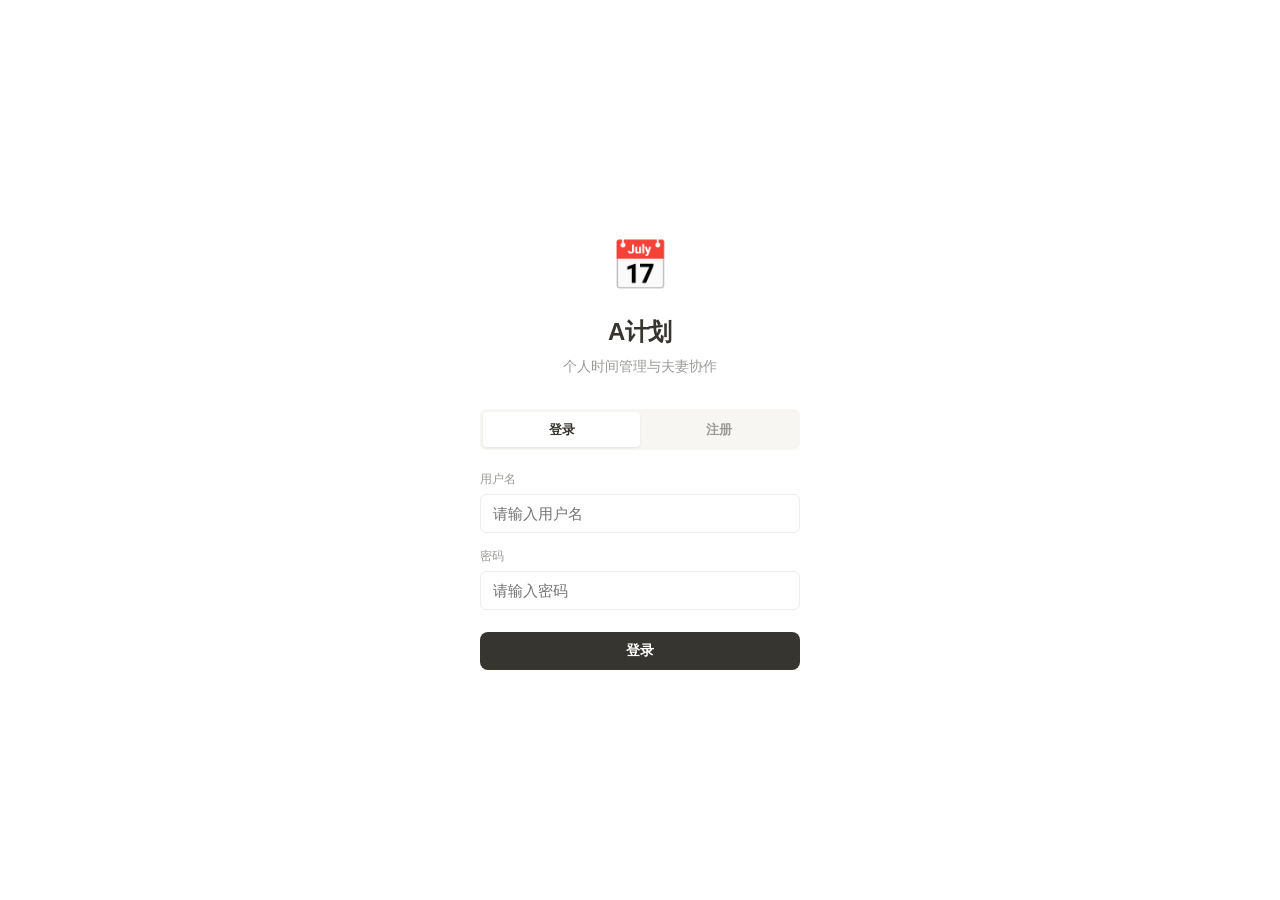
==== templates/index_mobile.html @ 1df182f0 "修复页面结构+底部导航重排 - 今日日程卡片移回 page-agent 内部（之前溢出到所有页面） - 经期改名为 Love（❤️） - 底部导航：Agent / 年度 / Love / 更多" ====
<!DOCTYPE html>
<html lang="zh-CN">
<head>
<meta charset="UTF-8">
<meta name="viewport" content="width=device-width, initial-scale=1.0, maximum-scale=1.0, user-scalable=no, viewport-fit=cover">
<title>A计划</title>
<meta name="theme-color" content="#b8860b">
<meta name="apple-mobile-web-app-capable" content="yes">
<link rel="manifest" href="/static/manifest.json">
<link rel="stylesheet" href="/static/mobile-new.css">
</head>
<body>

<!-- ========== 登录页面 ========== -->
<div id="loginPage" class="login-page">
  <div class="login-logo">📅</div>
  <div class="login-title">A计划</div>
  <div class="login-subtitle">个人时间管理与夫妻协作</div>

  <div class="login-form">
    <div class="login-tabs">
      <div class="login-tab active" onclick="switchLoginTab('login')">登录</div>
      <div class="login-tab" onclick="switchLoginTab('register')">注册</div>
    </div>

    <div id="loginError" class="login-error"></div>

    <div class="input-group">
      <label class="input-label">用户名</label>
      <input id="loginUsername" type="text" class="input" placeholder="请输入用户名">
    </div>

    <div class="input-group">
      <label class="input-label">密码</label>
      <input id="loginPassword" type="password" class="input" placeholder="请输入密码">
    </div>

    <div id="displayNameGroup" class="input-group" style="display:none;">
      <label class="input-label">显示名称</label>
      <input id="loginDisplayName" type="text" class="input" placeholder="你希望被怎么称呼">
    </div>

    <button id="loginBtn" onclick="doLogin()" class="btn btn-primary" style="margin-top:8px;">登录</button>
  </div>
</div>

<!-- ========== 主应用 ========== -->
<div id="appPage" style="display:none;">

  <!-- 底部导航 -->
  <div class="bottom-nav">
    <div class="nav-item active" onclick="switchPage('agent', this)">
      <span class="nav-icon">🤖</span>
      <span class="nav-label">Agent</span>
    </div>

    <div class="nav-item" onclick="switchPage('annual', this)">
      <span class="nav-icon">🎯</span>
      <span class="nav-label">年度</span>
    </div>
    <div class="nav-item" onclick="switchPage('cycle', this)">
      <span class="nav-icon">❤️</span>
      <span class="nav-label">Love</span>
    </div>
    <div class="nav-item" onclick="switchPage('more', this)">
      <span class="nav-icon">☰</span>
      <span class="nav-label">更多</span>
    </div>
  </div>

  <!-- ========== Agent 页面 ========== -->
  <div id="page-agent" class="page active">
    <!-- Agent 视图切换 -->
    <div class="top-bar">
      <div class="top-bar-title">🤖 A计划</div>
      <div style="display:flex;gap:8px;">
        <button class="top-bar-btn" id="btn-agent-chat" onclick="switchAgentView('chat')" style="background:var(--accent-light);">💬</button>
        <button class="top-bar-btn" id="btn-agent-goals" onclick="switchAgentView('goals')">🎯</button>
        <button class="top-bar-btn" id="btn-agent-energy" onclick="switchAgentView('energy')">⚡</button>
        <button class="top-bar-btn" id="btn-agent-settings" onclick="switchAgentView('settings')">⚙️</button>
      </div>
    </div>
    <!-- 价值观横幅（可折叠） -->
    <div id="valuesBanner" onclick="toggleValues()" style="padding:6px 16px;background:linear-gradient(135deg,#fdf6e3,#fff8e7);border-bottom:1px solid #f0e6d3;cursor:pointer;display:flex;align-items:center;justify-content:space-between;">
      <span style="font-size:12px;color:#8a7a5b;font-weight:500;">🌟 价值观</span>
      <span id="valuesArrow" style="font-size:10px;color:#8a7a5b;transition:transform 0.2s;">▼</span>
    </div>
    <div id="valuesContent" style="display:none;padding:8px 16px 10px;background:#fdf6e3;border-bottom:1px solid #f0e6d3;font-size:12px;color:#8a7a5b;line-height:1.8;">
      智慧 · 高能量 · 长期主义 · 减少焦虑 · 识别环境 · 知己 · 齐家 · 治国
    </div>

    <!-- 视图1：对话界面 -->
    <div id="agent-chat-view" style="display:flex;flex-direction:column;height:calc(100vh - 130px);">
      <!-- 快捷操作 Tab -->
      <div style="padding:8px 16px;display:flex;gap:6px;overflow-x:auto;flex-shrink:0;border-bottom:1px solid var(--border);">
        <button class="chip" id="chip-daily" onclick="switchActionTab('daily')" style="font-size:12px;padding:6px 10px;">📅 今日计划</button>
        <button class="chip" id="chip-progress" onclick="switchActionTab('progress')" style="font-size:12px;padding:6px 10px;">📊 目标进度</button>
        <button class="chip" id="chip-adjust" onclick="switchActionTab('adjust')" style="font-size:12px;padding:6px 10px;">✏️ 调整计划</button>
        <button class="chip" id="chip-decompose" onclick="switchActionTab('decompose')" style="font-size:12px;padding:6px 10px;">🎯 分解月度</button>
      </div>
      <!-- Tab 内容区（互斥显示） -->
      <div id="actionTabContent" style="flex:1;overflow-y:auto;padding:12px 16px;">
        <div id="tab-daily" class="action-tab" style="display:none;"></div>
        <div id="tab-progress" class="action-tab" style="display:none;"></div>
        <div id="tab-adjust" class="action-tab" style="display:none;"></div>
        <div id="tab-decompose" class="action-tab" style="display:none;"></div>
        <div id="tab-welcome" style="text-align:center;color:var(--ink-muted);font-size:13px;padding:40px 20px;">
          <div style="font-size:48px;margin-bottom:12px;">🤖</div>
          <div style="font-weight:600;font-size:15px;color:var(--ink);margin-bottom:8px;">你好，我是 A计划</div>
          <div style="line-height:1.6;">帮你：<b>获取智慧</b> · <b>高能量</b> · <b>长期主义</b><br><b>减少焦虑</b> · <b>知己</b> · <b>齐家</b> · <b>治国</b></div>
          <div style="margin-top:16px;color:var(--ink-dim);">点击上方标签开始</div>
        </div>
      </div>
      <!-- 输入栏 -->
      <div style="padding:8px 16px;background:var(--card);border-top:1px solid var(--border);display:flex;gap:8px;align-items:center;flex-shrink:0;">
        <button id="voiceBtn" style="width:40px;height:40px;border-radius:50%;border:none;background:var(--bg);font-size:20px;cursor:pointer;" onmousedown="startVoice()" onmouseup="stopVoice()">🎤</button>
        <input id="agentInput" type="text" placeholder="输入消息..." style="flex:1;padding:10px 14px;border:1px solid var(--border);border-radius:20px;font-size:15px;outline:none;" onkeydown="if(event.key==='Enter')sendAgentMsg()">
        <button onclick="sendAgentMsg()" style="width:40px;height:40px;border-radius:50%;border:none;background:var(--accent);color:#fff;font-size:18px;cursor:pointer;">↑</button>
      </div>
    </div>

    <!-- 视图2：战略仪表盘 -->
    <div id="agent-goals-view" style="display:none;padding:12px 16px;">
      <div id="goalsGrid" style="display:grid;grid-template-columns:1fr 1fr;gap:12px;margin-bottom:16px;"></div>
      <!-- 月度里程碑 -->
      <div class="card">
        <div class="card-title">📋 本月里程碑</div>
        <div id="milestonesList"></div>
        <button class="btn btn-primary" style="width:100%;margin-top:12px;" onclick="decomposeMonthly()">🤖 AI 分解月度目标</button>
      </div>
      <!-- 日程已移至首页底部 --\>
    </div>

    <!-- 视图3：能量自查 (霍金斯能量表) -->
    <div id="agent-energy-view" style="display:none;padding:12px 16px;">
      <div class="card">
        <div class="card-title">⚡ 霍金斯能量表自查</div>
        <p style="font-size:12px;color:var(--ink-muted);margin-bottom:12px;line-height:1.5;">
          大卫·霍金斯《力量与能量》意识地图。<br>
          <strong>200 是分界线</strong>：以下为低能量（消耗性），以上为高能量（建设性）。
        </p>
        <div id="energyScale"></div>
      </div>
      <div class="card">
        <div class="card-title">🎯 今日能量定位</div>
        <p style="font-size:12px;color:var(--ink-muted);margin-bottom:8px;">对照上表，此刻你在哪里？</p>
        <div id="energyPicker"></div>
        <div id="energyResult" style="display:none;margin-top:12px;"></div>
      </div>
      <div class="card">
        <div class="card-title">📈 提升路径</div>
        <div id="energyPath" style="font-size:13px;line-height:1.6;"></div>
      </div>
    </div>

    <!-- 视图4：Agent 设置 -->
    <div id="agent-settings-view" style="display:none;padding:12px 16px;">
      <!-- Agent 人格 -->
      <div class="card">
        <div class="card-title">🤖 Agent 人格</div>
        <div class="input-group">
          <label class="input-label">角色名称</label>
          <input id="cfgRoleName" class="input" placeholder="A计划">
        </div>
        <div class="input-group">
          <label class="input-label">角色描述</label>
          <textarea id="cfgRoleDesc" class="textarea" rows="2" placeholder="理性分析师 + 实战参谋 + 写作外脑"></textarea>
        </div>
        <div class="input-group">
          <label class="input-label">语气风格</label>
          <input id="cfgTone" class="input" placeholder="专业、务实、坦诚">
        </div>
        <div class="input-group">
          <label class="input-label">协作模式</label>
          <textarea id="cfgCollabMode" class="textarea" rows="2" placeholder="主动梳理焦点，被动不做重大决策"></textarea>
        </div>
        <div class="input-group">
          <label class="input-label">特别关注</label>
          <textarea id="cfgSpecialNotes" class="textarea" rows="2" placeholder="决策易犹豫→提供选项..."></textarea>
        </div>
        <button class="btn btn-primary" onclick="saveAgentConfig()">保存人格配置</button>
      </div>

      <!-- 用户画像 -->
      <div class="card">
        <div class="card-title">👤 用户画像</div>
        <div class="input-group">
          <label class="input-label">每日时间分配（休息/生活/工作 小时）</label>
          <div style="display:flex;gap:8px;">
            <input id="cfgTimeRest" type="number" class="input" value="8" style="text-align:center;">
            <input id="cfgTimeLife" type="number" class="input" value="8" style="text-align:center;">
            <input id="cfgTimeWork" type="number" class="input" value="8" style="text-align:center;">
          </div>
        </div>
        <div class="input-group">
          <label class="input-label">优势（JSON 数组）</label>
          <textarea id="cfgStrengths" class="textarea" rows="2" placeholder='["坚韧","学习能力强","实践驱动"]'></textarea>
        </div>
        <div class="input-group">
          <label class="input-label">待提升（JSON 数组）</label>
          <textarea id="cfgGrowth" class="textarea" rows="2" placeholder='["决策犹豫","写作偏弱","逻辑分析"]'></textarea>
        </div>
        <div class="input-group">
          <label class="input-label">习惯与偏好</label>
          <textarea id="cfgHabits" class="textarea" rows="2" placeholder='{"work_start":"08:00","energy_peak":"morning"}'></textarea>
        </div>
        <div class="input-group">
          <label class="input-label">Agent 观察笔记</label>
          <textarea id="cfgAgentNotes" class="textarea" rows="3" placeholder="Agent 在对话中观察到的用户特征..."></textarea>
        </div>
        <button class="btn btn-primary" onclick="saveUserProfile()">保存用户画像</button>
      </div>

      <!-- Agent 记忆 -->
      <div class="card">
        <div class="card-title">🧠 Agent 记忆</div>
        <div style="display:flex;gap:6px;margin-bottom:12px;flex-wrap:wrap;">
          <button class="quick-btn" onclick="loadMemories()">🔄 刷新</button>
          <button class="quick-btn" onclick="showAddMemory()">➕ 新增</button>
        </div>
        <div id="memoryList"></div>
      </div>
    </div>

    <!-- 今日日程（agent-page 底部） -->
    <div style="padding:0 0 8px;">
      <div class="card" style="margin:0 16px;">
        <div class="card-title">⏰ 今日日程</div>
        <div id="todayTimeline"></div>
        <div style="display:flex;gap:8px;margin-top:12px;">
          <input id="genStartTime" type="time" value="08:00" style="flex:1;padding:8px;border:1px solid var(--border);border-radius:var(--r-md);font-size:13px;">
          <button class="btn btn-primary" style="flex:1;font-size:13px;padding:8px 12px;" onclick="generateDaily()">🤖 生成今日计划</button>
        </div>
      </div>
    </div>
  </div>

  <!-- ========== 周计划页面 ========== -->
  <div id="page-week" class="page">
    <div class="top-bar">
      <div class="top-bar-title">📅 周计划</div>
      <div style="display:flex;gap:8px;">
        <button class="top-bar-btn" onclick="saveAll()">💾</button>
        <button class="top-bar-btn" onclick="showSettings()">⚙️</button>
      </div>
    </div>

    <div class="week-nav">
      <button class="week-nav-btn" onclick="navWeek(-1)">←</button>
      <div class="week-info">
        <div class="week-title" id="weekTitle"></div>
        <div class="week-date" id="weekDate"></div>
      </div>
      <button class="week-nav-btn" onclick="navWeek(1)">→</button>
    </div>

    <!-- Top 3 -->
    <div class="card">
      <div class="card-title">🎯 Top 3 优先级</div>
      <div class="top3-item">
        <div class="top3-num">1</div>
        <input id="top3_1" class="top3-input" placeholder="本周第一优先">
      </div>
      <div class="top3-item">
        <div class="top3-num">2</div>
        <input id="top3_2" class="top3-input" placeholder="本周第二优先">
      </div>
      <div class="top3-item">
        <div class="top3-num">3</div>
        <input id="top3_3" class="top3-input" placeholder="本周第三优先">
      </div>
    </div>

    <!-- 本周主题 -->
    <div class="card">
      <div class="card-title">🏷️ 本周主题</div>
      <input id="theme" class="input" placeholder="如：世事练达">
    </div>

    <!-- 快速添加时间块 -->
    <div class="card">
      <div class="card-title">⏰ 时间块</div>
      <div class="quick-add">
        <button class="quick-add-btn focus" onclick="addTimeBlock('focus', 90)">+90min 专注</button>
        <button class="quick-add-btn focus" onclick="addTimeBlock('focus', 60)">+60min 专注</button>
        <button class="quick-add-btn rest" onclick="addTimeBlock('rest', 15)">+15min 休息</button>
      </div>
      <div id="timeBlocks" class="time-blocks"></div>
    </div>

    <!-- 纪律 -->
    <div class="card">
      <div class="card-title">📋 本周纪律</div>
      <textarea id="rules" class="textarea" placeholder="本周要遵守的原则..."></textarea>
    </div>

    <!-- 运动 -->
    <div class="card">
      <div class="card-title">🏃 运动目标</div>
      <div style="display:flex;align-items:center;gap:12px;">
        <span style="font-size:14px;">目标</span>
        <input id="exerciseTarget" type="number" class="input" value="100" style="width:80px;">
        <span style="font-size:14px;">分钟</span>
      </div>
      <div style="margin-top:12px;">
        <div style="display:flex;justify-content:space-between;font-size:13px;color:var(--text2);margin-bottom:4px;">
          <span>已完成</span>
          <span id="exerciseProgress">0 / 100 分钟</span>
        </div>
        <div style="background:var(--bg);border-radius:4px;height:8px;overflow:hidden;">
          <div id="exerciseBar" style="background:var(--success);height:100%;width:0%;transition:width 0.3s;"></div>
        </div>
      </div>
      <div style="display:flex;gap:8px;margin-top:12px;flex-wrap:wrap;">
        <button class="quick-add-btn" onclick="addExercise(15)">+15min</button>
        <button class="quick-add-btn" onclick="addExercise(30)">+30min</button>
        <button class="quick-add-btn" onclick="addExercise(60)">+60min</button>
      </div>
    </div>

    <!-- 周备忘 -->
    <div class="card">
      <div class="card-title">📝 周备忘</div>
      <textarea id="weeklyNote" class="textarea" placeholder="其他备忘事项..."></textarea>
    </div>
  </div>

  <!-- ========== 年度规划页面 ========== -->
  <div id="page-annual" class="page">
    <div class="top-bar">
      <div class="top-bar-title">🎯 年度规划</div>
      <button class="top-bar-btn" onclick="addAnnualItem()">+</button>
    </div>

    <div id="annualList" style="padding:12px 16px;"></div>

    <div style="padding:16px;">
      <button onclick="saveAnnual()" class="btn btn-primary">💾 保存</button>
    </div>
  </div>

  <!-- ========== 经期追踪页面 ========== -->
  <div id="page-cycle" class="page">
    <div class="top-bar">
      <div class="top-bar-title">❤️ Love</div>
      <button class="top-bar-btn" onclick="showCycleForm()">+</button>
    </div>

    <!-- 当前状态 -->
    <div class="card">
      <div id="cycleStatus" style="text-align:center;padding:16px 8px;">
        <div id="cyclePhase" class="cycle-phase phase-menstrual" style="margin:0 auto 8px;">加载中...</div>
        <div id="cycleDayNum" class="cycle-day-num">-</div>
        <div id="cycleDayLabel" class="cycle-day-label">等待数据</div>
        <div id="cycleDateInfo" style="font-size:12px;color:var(--text2);margin-top:4px;"></div>
      </div>
    </div>

    <!-- 周期时间线 -->
    <div class="card">
      <div class="card-title">📅 周期时间线</div>
      <div id="cycleTimeline" style="padding:8px;"></div>
      <div style="display:flex;gap:12px;justify-content:center;margin-top:10px;font-size:11px;flex-wrap:wrap;">
        <span style="color:#cf1322;">● 经期</span>
        <span style="color:#52c41a;">● 卵泡期</span>
        <span style="color:#fa8c16;">● 排卵期</span>
        <span style="color:#722ed1;">● 黄体期(PMS)</span>
      </div>
    </div>

    <!-- 当前阶段建议 -->
    <div class="card" id="phaseAdviceCard">
      <div class="card-title">💡 当前阶段建议</div>
      <div id="phaseAdvice" style="font-size:13px;line-height:1.8;"></div>
    </div>

    <!-- 历史记录 -->
    <div class="card">
      <div class="card-title">📋 历史记录</div>
      <div id="cycleHistory"></div>
    </div>
  </div>

  <!-- ========== 更多页面 ========== -->
  <div id="page-more" class="page">
    <div class="top-bar">
      <div class="top-bar-title">☰ 更多功能</div>
    </div>

    <div style="padding:12px 16px;">
      <!-- 菜单项 -->
      <div class="card" style="padding:0;overflow:hidden;">
        <div style="padding:14px 16px;border-bottom:1px solid var(--border);cursor:pointer;" onclick="switchPage('principles', null)">
          📜 五个一 <span style="float:right;color:var(--text2);">›</span>
        </div>
        <div style="padding:14px 16px;border-bottom:1px solid var(--border);cursor:pointer;" onclick="switchPage('selfknow', null)">
          📖 人必要自知 <span style="float:right;color:var(--text2);">›</span>
        </div>
        <div style="padding:14px 16px;border-bottom:1px solid var(--border);cursor:pointer;" onclick="switchPage('couple-goals', null)">
          🎯 夫妻目标 <span style="float:right;color:var(--text2);">›</span>
        </div>
        <div style="padding:14px 16px;border-bottom:1px solid var(--border);cursor:pointer;" onclick="switchPage('agreements', null)">
          🤝 夫妻约定 <span style="float:right;color:var(--text2);">›</span>
        </div>
        <div style="padding:14px 16px;border-bottom:1px solid var(--border);cursor:pointer;" onclick="switchPage('week', null)">
          📅 周计划 <span style="float:right;color:var(--text2);">›</span>
        </div>
        <div style="padding:14px 16px;border-bottom:1px solid var(--border);cursor:pointer;" onclick="showSettings()">
          ⚙️ 设置 <span style="float:right;color:var(--text2);">›</span>
        </div>
        <div style="padding:14px 16px;cursor:pointer;color:var(--danger);" onclick="doLogout()">
          🚪 退出登录
        </div>
      </div>
    </div>
  </div>

  <!-- ========== 五个一页面 ========== -->
  <div id="page-principles" class="page">
    <div class="top-bar">
      <div class="top-bar-title">📜 五个一</div>
      <button class="top-bar-btn" onclick="switchPage('more', null)">←</button>
    </div>
    <div id="principlesList" style="padding:12px 16px;"></div>
    <div style="padding:16px;">
      <button onclick="savePrinciples()" class="btn btn-primary">💾 保存</button>
    </div>
  </div>

  <!-- ========== 自知页面 ========== -->
  <div id="page-selfknow" class="page">
    <div class="top-bar">
      <div class="top-bar-title">📖 人必要自知</div>
      <button class="top-bar-btn" onclick="switchPage('more', null)">←</button>
    </div>
    <div id="selfknowList" style="padding:12px 16px;"></div>
    <div style="padding:16px;">
      <button onclick="saveSelfKnowledge()" class="btn btn-primary">💾 保存</button>
    </div>
  </div>

  <!-- ========== 夫妻目标页面 ========== -->
  <div id="page-couple-goals" class="page">
    <div class="top-bar">
      <div class="top-bar-title">🎯 夫妻目标</div>
      <button class="top-bar-btn" onclick="switchPage('more', null)">←</button>
    </div>
    <div id="coupleGoalsList" style="padding:12px 16px;"></div>
  </div>

  <!-- ========== 夫妻约定页面 ========== -->
  <div id="page-agreements" class="page">
    <div class="top-bar">
      <div class="top-bar-title">🤝 夫妻约定</div>
      <button class="top-bar-btn" onclick="switchPage('more', null)">←</button>
    </div>
    <div id="agreementsList" style="padding:12px 16px;"></div>
  </div>
</div>

<!-- ========== 设置弹窗 ========== -->
<div id="settingsModal" class="modal-overlay">
  <div class="modal">
    <div class="modal-title">⚙️ 设置</div>

    <div class="settings-group">
      <div class="settings-title">⏰ 工作时间</div>
      <div class="settings-item">
        <span class="settings-label">最早到岗</span>
        <select id="setWorkStart" class="input" style="width:100px;">
          <option value="07:00">7:00</option>
          <option value="07:30">7:30</option>
          <option value="08:00">8:00</option>
          <option value="08:30">8:30</option>
          <option value="09:00">9:00</option>
        </select>
      </div>
      <div class="settings-item">
        <span class="settings-label">每日工时</span>
        <input id="setWorkHours" type="number" class="input" value="8.5" style="width:80px;">
      </div>
    </div>

    <div class="settings-group">
      <div class="settings-title">👤 账户</div>
      <div class="settings-item">
        <span class="settings-label">我的邀请码</span>
        <span id="myInviteCode" class="settings-value">-</span>
      </div>
      <div class="settings-item">
        <span class="settings-label">绑定伙伴</span>
        <div style="display:flex;gap:8px;">
          <input id="partnerCode" class="input" placeholder="输入邀请码" style="width:120px;">
          <button onclick="bindPartner()" class="btn btn-primary" style="width:auto;padding:10px 16px;">绑定</button>
        </div>
      </div>
    </div>

    <div style="display:flex;gap:8px;margin-top:16px;">
      <button onclick="saveSettings()" class="btn btn-primary" style="flex:1;">保存</button>
      <button onclick="closeSettings()" class="btn btn-secondary" style="flex:1;">关闭</button>
    </div>
  </div>
</div>

<!-- ========== 经期记录弹窗 ========== -->
<div id="cycleModal" class="modal-overlay">
  <div class="modal">
    <div class="modal-title">➕ 记录经期</div>
    <div class="cycle-form">
      <div class="cycle-row">
        <span class="cycle-label">开始日期</span>
        <input id="cycleStartDate" type="date" class="cycle-input">
      </div>
      <div class="cycle-row">
        <span class="cycle-label">经期天数</span>
        <input id="cyclePeriodLength" type="number" class="cycle-input" value="5">
      </div>
      <div class="cycle-row">
        <span class="cycle-label">周期天数</span>
        <input id="cycleLength" type="number" class="cycle-input" value="28">
      </div>
      <div class="cycle-row">
        <span class="cycle-label">备注</span>
        <input id="cycleNotes" type="text" class="cycle-input" placeholder="情绪、身体状态...">
      </div>
    </div>
    <div style="display:flex;gap:8px;margin-top:16px;">
      <button onclick="saveCycleRecord()" class="btn btn-primary" style="flex:1;">保存</button>
      <button onclick="closeCycleForm()" class="btn btn-secondary" style="flex:1;">取消</button>
    </div>
  </div>
</div>

<!-- Toast -->
<div id="toast" class="toast"></div>

<script>
// ─── 全局变量 ───
let token = localStorage.getItem('token');
let currentUser = null;
let currentYear, currentWeek;
let weekData = {};
let timeBlocks = [];
let exerciseTotal = 0;

// ─── 初始化 ───
async function init() {
  if (token) {
    const res = await api('/api/auth/me');
    if (res.user) {
      currentUser = res.user;
      showApp();
    } else {
      showLogin();
    }
  } else {
    showLogin();
  }
}

// ─── API 请求 ───
async function api(url, options = {}) {
  const headers = { 'Content-Type': 'application/json' };
  if (token) headers['Authorization'] = `Bearer ${token}`;
  try {
    const res = await fetch(url, { ...options, headers: { ...headers, ...options.headers } });
    const data = await res.json().catch(() => ({}));
    if (res.status === 401) { showLogin(); return data; }
    if (!res.ok) { data.detail = data.detail || `请求失败(${res.status})`; }
    return data;
  } catch (e) {
    console.error('API Error:', e);
    return { detail: '网络连接失败: ' + e.message };
  }
}

// ─── 页面切换 ───
function showLogin() {
  document.getElementById('loginPage').style.display = 'flex';
  document.getElementById('appPage').style.display = 'none';
}

function showApp() {
  document.getElementById('loginPage').style.display = 'none';
  document.getElementById('appPage').style.display = 'block';
  loadAgentHistory();
  loadStrategicGoals();
  initWeek();
  loadSettings();
}

function switchPage(pageName, navEl) {
  document.querySelectorAll('.page').forEach(p => p.classList.remove('active'));
  const page = document.getElementById('page-' + pageName);
  if (page) page.classList.add('active');

  document.querySelectorAll('.nav-item').forEach(n => n.classList.remove('active'));
  if (navEl) navEl.classList.add('active');

  // 加载数据
  if (pageName === 'agent') { loadAgentHistory(); loadStrategicGoals(); }
  if (pageName === 'annual') loadAnnual();
  if (pageName === 'cycle') loadCycle();
  if (pageName === 'principles') loadPrinciples();
  if (pageName === 'selfknow') loadSelfKnowledge();
  if (pageName === 'couple-goals') loadCoupleGoals();
  if (pageName === 'agreements') loadAgreements();
}

// ─── 登录/注册 ───
let loginMode = 'login';

function switchLoginTab(mode) {
  loginMode = mode;
  document.querySelectorAll('.login-tab').forEach(t => t.classList.remove('active'));
  event.target.classList.add('active');
  document.getElementById('displayNameGroup').style.display = mode === 'register' ? 'block' : 'none';
  document.getElementById('loginBtn').textContent = mode === 'login' ? '登录' : '注册';
  document.getElementById('loginError').style.display = 'none';
}

async function doLogin() {
  const username = document.getElementById('loginUsername').value.trim();
  const password = document.getElementById('loginPassword').value;
  const displayName = document.getElementById('loginDisplayName').value.trim();

  if (!username || !password) {
    showError('请填写用户名和密码');
    return;
  }

  const url = loginMode === 'login' ? '/api/auth/login' : '/api/auth/register';
  const body = { username, password };
  if (loginMode === 'register') body.display_name = displayName || username;

  try {
    showError('正在登录...');
    const res = await api(url, { method: 'POST', body: JSON.stringify(body) });
    if (res && res.token) {
      token = res.token;
      localStorage.setItem('token', token);
      currentUser = res.user;
      showApp();
    } else {
      showError('登录失败: ' + (res.detail || res.error || '服务器无响应'));
    }
  } catch(e) {
    showError('网络错误: ' + e.message);
  }
}

function showError(msg) {
  const el = document.getElementById('loginError');
  el.textContent = msg;
  el.style.display = 'block';
}

function doLogout() {
  token = null;
  currentUser = null;
  localStorage.removeItem('token');
  showLogin();
}

// ─── 周计划 ───
function getWeekNumber(d) {
  d = new Date(Date.UTC(d.getFullYear(), d.getMonth(), d.getDate()));
  d.setUTCDate(d.getUTCDate() + 4 - (d.getUTCDay() || 7));
  const yearStart = new Date(Date.UTC(d.getUTCFullYear(), 0, 1));
  return Math.ceil((((d - yearStart) / 86400000) + 1) / 7);
}

function getWeekDates(year, week) {
  const jan4 = new Date(year, 0, 4);
  const startOfWeek1 = new Date(jan4);
  startOfWeek1.setDate(jan4.getDate() - (jan4.getDay() || 7) + 1);
  const monday = new Date(startOfWeek1);
  monday.setDate(startOfWeek1.getDate() + (week - 1) * 7);
  const sunday = new Date(monday);
  sunday.setDate(monday.getDate() + 6);
  return { monday, sunday };
}

function initWeek() {
  const now = new Date();
  currentYear = now.getFullYear();
  currentWeek = getWeekNumber(now);
  loadWeek();
}

function navWeek(dir) {
  currentWeek += dir;
  if (currentWeek < 1) { currentWeek = 52; currentYear--; }
  if (currentWeek > 52) { currentWeek = 1; currentYear++; }
  loadWeek();
}

async function loadWeek() {
  const res = await api(`/api/week/${currentYear}/${currentWeek}`);
  weekData = res.plan || {};
  timeBlocks = res.time_blocks || [];

  const { monday, sunday } = getWeekDates(currentYear, currentWeek);
  document.getElementById('weekTitle').textContent = `第 ${currentWeek} 周`;
  document.getElementById('weekDate').textContent = `${monday.getMonth()+1}/${monday.getDate()} - ${sunday.getMonth()+1}/${sunday.getDate()}`;

  // Top 3
  const top3 = (weekData.top3 || '').split('\n');
  document.getElementById('top3_1').value = top3[0] || '';
  document.getElementById('top3_2').value = top3[1] || '';
  document.getElementById('top3_3').value = top3[2] || '';

  document.getElementById('theme').value = weekData.theme || '';
  document.getElementById('rules').value = weekData.rules || '';
  document.getElementById('weeklyNote').value = weekData.weekly_note || '';

  // 运动
  try {
    const exData = JSON.parse(weekData.exercise_data || '{}');
    exerciseTotal = Object.values(exData).reduce((a, b) => a + (parseInt(b) || 0), 0);
  } catch { exerciseTotal = 0; }
  updateExerciseUI();

  renderTimeBlocks();
}

function renderTimeBlocks() {
  const container = document.getElementById('timeBlocks');
  if (!timeBlocks.length) {
    container.innerHTML = '<div class="empty" style="padding:20px;"><div class="empty-icon">⏰</div><div>暂无时间块，点击上方添加</div></div>';
    return;
  }
  container.innerHTML = timeBlocks.map((b, i) => `
    <div class="time-block ${b.block_type || 'focus'}">
      <div class="time-block-label">${b.label || (b.block_type === 'rest' ? '休息' : '专注')}</div>
      <div class="time-block-time">${b.duration_minutes || 60}min</div>
      <button onclick="removeTimeBlock(${i})" style="background:none;border:none;color:var(--danger);font-size:18px;cursor:pointer;">×</button>
    </div>
  `).join('');
}

function addTimeBlock(type, duration) {
  timeBlocks.push({
    block_type: type,
    duration_minutes: duration,
    label: type === 'rest' ? '休息' : '专注',
    start_minutes: 540 + timeBlocks.length * 105
  });
  renderTimeBlocks();
}

function removeTimeBlock(idx) {
  timeBlocks.splice(idx, 1);
  renderTimeBlocks();
}

// ─── 运动 ───
function addExercise(min) {
  exerciseTotal += min;
  updateExerciseUI();
}

function updateExerciseUI() {
  const target = parseInt(document.getElementById('exerciseTarget')?.value) || 100;
  const pct = Math.min(100, Math.round(exerciseTotal / target * 100));
  document.getElementById('exerciseProgress').textContent = `${exerciseTotal} / ${target} 分钟`;
  document.getElementById('exerciseBar').style.width = pct + '%';
}

// ─── 保存 ───
async function saveAll() {
  const top3 = [
    document.getElementById('top3_1').value,
    document.getElementById('top3_2').value,
    document.getElementById('top3_3').value
  ].filter(Boolean).join('\n');

  await api(`/api/week/${currentYear}/${currentWeek}`, {
    method: 'PUT',
    body: JSON.stringify({
      year: currentYear, week_number: currentWeek,
      top3, theme: document.getElementById('theme').value,
      rules: document.getElementById('rules').value,
      weekly_note: document.getElementById('weeklyNote').value,
      exercise_data: JSON.stringify({ total: exerciseTotal })
    })
  });

  await api(`/api/week/${currentYear}/${currentWeek}/time-blocks`, {
    method: 'POST',
    body: JSON.stringify({ blocks: timeBlocks.map(b => ({ day_index: 0, hour: 9, slot: 'up', content: b.label || '专注' })) })
  });

  showToast('保存成功！');
}

// ─── 年度规划 ───
let annualItems = [];

async function loadAnnual() {
  const items = await api(`/api/annual/${currentYear}`);
  annualItems = items || [];
  renderAnnual();
}

function renderAnnual() {
  const container = document.getElementById('annualList');
  if (!annualItems.length) {
    container.innerHTML = '<div class="empty"><div class="empty-icon">🎯</div><div>暂无年度目标，点击右上角添加</div></div>';
    return;
  }
  container.innerHTML = annualItems.map((item, i) => `
    <div class="annual-item">
      <span class="annual-num">${i + 1}</span>
      <input class="annual-input" value="${item.content || ''}" onchange="annualItems[${i}].content=this.value">
      <button class="annual-delete" onclick="annualItems.splice(${i},1);renderAnnual();">×</button>
    </div>
  `).join('');
}

function addAnnualItem() {
  annualItems.push({ content: '', category: '', order_index: annualItems.length });
  renderAnnual();
}

async function saveAnnual() {
  await api(`/api/annual/${currentYear}`, {
    method: 'POST',
    body: JSON.stringify(annualItems.filter(i => i.content.trim()))
  });
  showToast('保存成功！');
}

// ─── 经期追踪 ───
let cycles = [];

const PHASE_ADVICE = {
  menstrual: {
    name: '经期', emoji: '🩸', color: '#cf1322', bg: '#fff1f0',
    tips: ['多休息，避免剧烈运动', '注意保暖，少碰冷水', '补充铁质食物', '允许自己慢下来，不必内疚']
  },
  follicular: {
    name: '卵泡期', emoji: '🌱', color: '#389e0d', bg: '#f6ffed',
    tips: ['精力逐渐回升，适合制定新计划', '大胆尝试新事物', '安排重要会议和决策', '运动表现好，适合高强度训练']
  },
  ovulatory: {
    name: '排卵期', emoji: '🌟', color: '#fa8c16', bg: '#fff7e6',
    tips: ['情绪积极，社交能力最强', '适合约会、团建、演讲', '沟通效率最高', '注意不要过度承诺']
  },
  luteal: {
    name: '黄体期(PMS)', emoji: '💜', color: '#722ed1', bg: '#f9f0ff',
    tips: ['情绪波动是正常的，多包容自己', '避免重要争吵和决定', '适合做重复性、细节性工作', '提前安排好经期工作量', '识别焦虑来源，用行动化解']
  },
  next: {
    name: '新周期', emoji: '🔄', color: '#cf1322', bg: '#fff1f0',
    tips: ['新周期开始，可以记录经期', '回顾上个周期的收获', '调整本月计划']
  }
};

function getCycleInfo(lastCycle) {
  const start = new Date(lastCycle.start_date + 'T00:00:00');
  const today = new Date();
  today.setHours(0, 0, 0, 0);
  const dayInCycle = Math.floor((today - start) / 86400000) + 1;
  const periodLen = lastCycle.period_length || 5;
  const cycleLen = lastCycle.cycle_length || 28;

  let phaseKey;
  if (dayInCycle <= periodLen) {
    phaseKey = 'menstrual';
  } else if (dayInCycle <= cycleLen - 14) {
    phaseKey = 'follicular';
  } else if (dayInCycle <= cycleLen - 12) {
    phaseKey = 'ovulatory';
  } else if (dayInCycle <= cycleLen) {
    phaseKey = 'luteal';
  } else {
    phaseKey = 'next';
  }

  return { dayInCycle, periodLen, cycleLen, phaseKey };
}

async function loadCycle() {
  cycles = await api('/api/cycle');
  renderCycleStatus();
  renderCycleTimeline();
  renderCycleHistory();
}

function renderCycleStatus() {
  if (!cycles.length) {
    document.getElementById('cyclePhase').textContent = '暂无记录';
    document.getElementById('cycleDayNum').textContent = '-';
    document.getElementById('cycleDayLabel').textContent = '点击右上角 + 添加记录';
    document.getElementById('cycleDateInfo').textContent = '';
    document.getElementById('phaseAdvice').innerHTML = '<div style="color:var(--text2);">先添加一条经期记录开始追踪</div>';
    return;
  }

  const last = cycles[0];
  const info = getCycleInfo(last);
  const advice = PHASE_ADVICE[info.phaseKey] || PHASE_ADVICE.next;
  const today = new Date();
  const todayStr = today.getFullYear() + '/' + (today.getMonth()+1) + '/' + today.getDate();

  const start = new Date(last.start_date + 'T00:00:00');
  const nextStart = new Date(start.getTime() + info.cycleLen * 86400000);
  const daysUntilNext = Math.ceil((nextStart - today) / 86400000);
  const nextDateStr = (nextStart.getMonth()+1) + '/' + nextStart.getDate();

  document.getElementById('cyclePhase').textContent = advice.emoji + ' ' + advice.name;
  document.getElementById('cyclePhase').className = 'cycle-phase phase-' + info.phaseKey;

  const actualDay = info.dayInCycle > info.cycleLen ? info.dayInCycle - info.cycleLen : info.dayInCycle;
  document.getElementById('cycleDayNum').textContent = actualDay;
  document.getElementById('cycleDayLabel').textContent = '周期第 ' + actualDay + ' 天 / 共 ' + info.cycleLen + ' 天';
  document.getElementById('cycleDateInfo').textContent = todayStr + ' · 下次经期预计 ' + nextDateStr + (daysUntilNext > 0 ? '（' + daysUntilNext + '天后）' : '（已到）');

  document.getElementById('phaseAdvice').innerHTML =
    '<div style="padding:10px;background:' + advice.bg + ';border-radius:8px;border-left:3px solid ' + advice.color + ';">' +
    '<strong>' + advice.emoji + ' ' + advice.name + ' · 第' + actualDay + '天</strong>' +
    '<div style="margin-top:6px;">' +
    advice.tips.map(function(t) { return '<div style="padding:2px 0;">• ' + t + '</div>'; }).join('') +
    '</div></div>';
}

function renderCycleTimeline() {
  var container = document.getElementById('cycleTimeline');
  if (!cycles.length) {
    container.innerHTML = '<div style="text-align:center;color:var(--text2);font-size:13px;padding:16px;">暂无数据</div>';
    return;
  }

  var last = cycles[0];
  var info = getCycleInfo(last);
  var start = new Date(last.start_date + 'T00:00:00');

  var phases = [];
  for (var d = 1; d <= info.cycleLen; d++) {
    var pKey;
    if (d <= info.periodLen) pKey = 'menstrual';
    else if (d <= info.cycleLen - 14) pKey = 'follicular';
    else if (d <= info.cycleLen - 12) pKey = 'ovulatory';
    else pKey = 'luteal';
    phases.push({ day: d, phaseKey: pKey });
  }

  var colors = { menstrual: '#cf1322', follicular: '#52c41a', ovulatory: '#fa8c16', luteal: '#722ed1' };
  var actualDay = info.dayInCycle > info.cycleLen ? info.dayInCycle - info.cycleLen : info.dayInCycle;

  var html = '<div style="display:grid;grid-template-columns:repeat(7,1fr);gap:4px;text-align:center;">';
  ['一','二','三','四','五','六','日'].forEach(function(d) {
    html += '<div style="font-size:10px;color:var(--text2);padding:2px 0;">周' + d + '</div>';
  });

  var startDow = (start.getDay() + 6) % 7;
  for (var i = 0; i < startDow; i++) {
    html += '<div></div>';
  }

  phases.forEach(function(p) {
    var isToday = p.day === actualDay;
    var color = colors[p.phaseKey];
    var bg = isToday ? color : 'transparent';
    var textColor = isToday ? '#fff' : color;
    var border = '2px solid ' + (isToday ? color : 'transparent');
    var fontWeight = isToday ? '700' : '400';
    var shadow = isToday ? 'box-shadow:0 0 0 3px ' + color + '33;' : '';

    html += '<div style="width:32px;height:32px;line-height:32px;margin:0 auto;border-radius:50%;font-size:12px;background:' + bg + ';color:' + textColor + ';border:' + border + ';font-weight:' + fontWeight + ';' + shadow + '">' + p.day + '</div>';
  });

  html += '</div>';
  container.innerHTML = html;
}

function renderCycleHistory() {
  var container = document.getElementById('cycleHistory');
  if (!cycles.length) {
    container.innerHTML = '<div class="empty" style="padding:16px;">暂无记录</div>';
    return;
  }
  container.innerHTML = cycles.slice(0, 6).map(function(c) {
    var end = new Date(new Date(c.start_date + 'T00:00:00').getTime() + c.cycle_length * 86400000);
    return '<div style="padding:10px;background:var(--bg);border-radius:8px;margin-bottom:6px;font-size:13px;">' +
      '<div style="display:flex;justify-content:space-between;align-items:center;">' +
      '<div><div style="font-weight:500;">' + c.start_date + ' 开始</div>' +
      '<div style="font-size:12px;color:var(--text2);margin-top:2px;">经期' + c.period_length + '天 · 周期' + c.cycle_length + '天</div></div>' +
      '<div style="font-size:11px;color:var(--text2);">→ ' + (end.getMonth()+1) + '/' + end.getDate() + '</div></div>' +
      (c.notes ? '<div style="font-size:12px;color:var(--text2);margin-top:4px;">📝 ' + c.notes + '</div>' : '') +
      '</div>';
  }).join('');
}

function showCycleForm() {
  document.getElementById('cycleStartDate').value = new Date().toISOString().split('T')[0];
  document.getElementById('cycleModal').classList.add('show');
}

function closeCycleForm() {
  document.getElementById('cycleModal').classList.remove('show');
}

async function saveCycleRecord() {
  await api('/api/cycle', {
    method: 'POST',
    body: JSON.stringify({
      start_date: document.getElementById('cycleStartDate').value,
      period_length: parseInt(document.getElementById('cyclePeriodLength').value),
      cycle_length: parseInt(document.getElementById('cycleLength').value),
      notes: document.getElementById('cycleNotes').value
    })
  });
  closeCycleForm();
  loadCycle();
  showToast('记录成功！');
}

// ─── 五个一 ───
const principleCats = ['立一个志', '读一本经', '改一个过', '日行一善', '行一次孝'];
let principles = [];

async function loadPrinciples() {
  principles = await api('/api/principles');
  renderPrinciples();
}

function renderPrinciples() {
  const container = document.getElementById('principlesList');
  container.innerHTML = principleCats.map(cat => {
    const item = principles.find(p => p.category === cat);
    return `
      <div class="card">
        <div class="card-title">${cat}</div>
        <textarea class="principle-input" data-cat="${cat}" placeholder="写下你的${cat}...">${item ? item.content : ''}</textarea>
      </div>
    `;
  }).join('');
}

async function savePrinciples() {
  const data = principleCats.map((cat, i) => ({
    category: cat,
    content: document.querySelector(`[data-cat="${cat}"]`)?.value || '',
    order_index: i
  }));
  await api('/api/principles', { method: 'POST', body: JSON.stringify(data) });
  showToast('保存成功！');
}

// ─── 自知 ───
const selfknowCats = ['价值观', '人性', 'advantage', 'disadvantage'];
let selfknowledge = {};

async function loadSelfKnowledge() {
  selfknowledge = await api('/api/self-knowledge');
  renderSelfKnowledge();
}

function renderSelfKnowledge() {
  const labels = { '价值观': '我的核心价值观', '人性': '对人性的理解', 'advantage': '我的优势', 'disadvantage': '我的劣势' };
  const container = document.getElementById('selfknowList');
  container.innerHTML = selfknowCats.map(cat => `
    <div class="card">
      <div class="card-title">${labels[cat] || cat}</div>
      <textarea class="principle-input" data-cat="${cat}" placeholder="写下你的思考...">${selfknowledge[cat] || ''}</textarea>
    </div>
  `).join('');
}

async function saveSelfKnowledge() {
  const data = {};
  selfknowCats.forEach(cat => {
    data[cat] = document.querySelector(`[data-cat="${cat}"]`)?.value || '';
  });
  await api('/api/self-knowledge', { method: 'POST', body: JSON.stringify(data) });
  showToast('保存成功！');
}

// ─── 夫妻目标 ───
async function loadCoupleGoals() {
  const goals = await api('/api/couple/goals');
  const container = document.getElementById('coupleGoalsList');
  if (!goals || !goals.length) {
    container.innerHTML = '<div class="empty"><div class="empty-icon">🎯</div><div>暂无夫妻目标</div></div>';
    return;
  }
  const statusLabels = { proposed: '待讨论', discussing: '讨论中', aligned: '已对齐', in_progress: '进行中', done: '已完成' };
  container.innerHTML = goals.map(g => `
    <div class="card" style="border-left:4px solid var(--accent);">
      <div style="display:flex;justify-content:space-between;align-items:start;">
        <div>
          <div style="font-size:15px;font-weight:600;margin-bottom:4px;">${g.title}</div>
          <div style="font-size:12px;color:var(--text2);">${g.category}</div>
        </div>
        <span style="font-size:11px;padding:4px 8px;background:var(--accent-light);border-radius:10px;color:var(--accent);">${statusLabels[g.status] || g.status}</span>
      </div>
    </div>
  `).join('');
}

// ─── 夫妻约定 ───
async function loadAgreements() {
  const agreements = await api('/api/couple/agreements');
  const container = document.getElementById('agreementsList');
  if (!agreements || !agreements.length) {
    container.innerHTML = '<div class="empty"><div class="empty-icon">🤝</div><div>暂无夫妻约定</div></div>';
    return;
  }
  container.innerHTML = agreements.map(a => `
    <div class="card">
      <div style="font-size:15px;font-weight:600;margin-bottom:4px;">${a.title}</div>
      <div style="font-size:13px;color:var(--text2);">${a.frequency} · ${a.time_range || '不限时间'}</div>
    </div>
  `).join('');
}

// ─── 设置 ───
async function loadSettings() {
  const settings = await api('/api/settings');
  document.getElementById('setWorkStart').value = settings.work_start_earliest || '08:00';
  document.getElementById('setWorkHours').value = settings.work_hours || '8.5';
  if (currentUser) {
    document.getElementById('myInviteCode').textContent = currentUser.invite_code || '-';
  }
}

function showSettings() {
  document.getElementById('settingsModal').classList.add('show');
}

function closeSettings() {
  document.getElementById('settingsModal').classList.remove('show');
}

async function saveSettings() {
  await api('/api/settings', {
    method: 'PUT',
    body: JSON.stringify({
      work_start_earliest: document.getElementById('setWorkStart').value,
      work_hours: document.getElementById('setWorkHours').value
    })
  });
  closeSettings();
  showToast('设置已保存');
}

async function bindPartner() {
  const code = document.getElementById('partnerCode').value.trim();
  if (!code) { showToast('请输入邀请码'); return; }
  const res = await api('/api/partner/bind', { method: 'POST', body: JSON.stringify({ invite_code: code }) });
  if (res.ok) {
    showToast('绑定成功！');
    currentUser.partner_id = res.partner.id;
    closeSettings();
  } else {
    showToast(res.detail || '绑定失败');
  }
}

// ─── Toast ───
function showToast(msg) {
  const toast = document.getElementById('toast');
  toast.textContent = msg;
  toast.classList.add('show');
  setTimeout(() => toast.classList.remove('show'), 2000);
}

// ─── 启动 ───
init();

// 每分钟刷新时间线指示线
setInterval(function() {
  if (document.getElementById('todayTimeline') && document.getElementById('todayTimeline').children.length > 0) {
    loadTodaySchedule();
  }
}, 60000);

// ═══════════════════════════════════════════════
// ─── Agent 功能 ───
// ═══════════════════════════════════════════════

let agentView = 'chat';

function switchAgentView(view) {
  agentView = view;
  document.getElementById('agent-chat-view').style.display = view === 'chat' ? 'flex' : 'none';
  document.getElementById('agent-goals-view').style.display = view === 'goals' ? 'block' : 'none';
  document.getElementById('agent-energy-view').style.display = view === 'energy' ? 'block' : 'none';
  document.getElementById('agent-settings-view').style.display = view === 'settings' ? 'block' : 'none';
  document.getElementById('btn-agent-chat').style.background = view === 'chat' ? 'var(--accent-light)' : 'var(--bg)';
  document.getElementById('btn-agent-goals').style.background = view === 'goals' ? 'var(--accent-light)' : 'var(--bg)';
  document.getElementById('btn-agent-energy').style.background = view === 'energy' ? 'var(--accent-light)' : 'var(--bg)';
  document.getElementById('btn-agent-settings').style.background = view === 'settings' ? 'var(--accent-light)' : 'var(--bg)';
  if (view === 'goals') { loadStrategicGoals(); loadTodaySchedule(); }
  if (view === 'energy') { renderEnergyScale(); renderEnergyPicker(); renderEnergyPath(); }
  if (view === 'settings') { loadAgentConfig(); loadUserProfile(); loadMemories(); }
}

// ─── Agent 对话 ───

async function loadAgentHistory() {
  try {
    const res = await api('/api/agent/history?limit=50');
    const container = document.getElementById('agentMessages');
    if (!res.messages || res.messages.length === 0) {
      container.innerHTML = '<div style="text-align:center;color:var(--text2);font-size:13px;padding:20px;">开始和 Agent 对话吧</div>';
      return;
    }
    container.innerHTML = '';
    res.messages.forEach(m => appendAgentMsg(m.role, m.content, m.created_at));
    container.scrollTop = container.scrollHeight;
  } catch(e) {}
}

function appendAgentMsg(role, content, time) {
  const container = document.getElementById('agentMessages');
  const div = document.createElement('div');
  div.style.display = 'flex';
  div.style.flexDirection = 'column';
  if (role === 'user') div.style.alignItems = 'flex-end';
  else div.style.alignItems = 'flex-start';

  const bubble = document.createElement('div');
  bubble.className = 'msg-bubble ' + (role === 'user' ? 'msg-user' : 'msg-agent');
  bubble.textContent = content;
  div.appendChild(bubble);

  if (time) {
    const t = document.createElement('div');
    t.className = 'msg-time';
    t.textContent = new Date(time).toLocaleTimeString('zh-CN', {hour:'2-digit', minute:'2-digit'});
    div.appendChild(t);
  }
  container.appendChild(div);
}

function showTyping() {
  const container = document.getElementById('agentMessages');
  const div = document.createElement('div');
  div.id = 'typingIndicator';
  div.className = 'typing-dots';
  div.innerHTML = '<span></span><span></span><span></span>';
  container.appendChild(div);
  container.scrollTop = container.scrollHeight;
}

function hideTyping() {
  const el = document.getElementById('typingIndicator');
  if (el) el.remove();
}

async function sendAgentMsg() {
  const input = document.getElementById('agentInput');
  const msg = input.value.trim();
  if (!msg) return;
  input.value = '';
  appendAgentMsg('user', msg, new Date().toISOString());
  showTyping();

  // 检测意图
  let intent = 'chat';
  if (msg.includes('生成') && (msg.includes('计划') || msg.includes('日程'))) intent = 'plan_adjust';
  if (msg.includes('调整') || msg.includes('修改') || msg.includes('改')) intent = 'plan_adjust';
  if (msg.includes('目标') || msg.includes('进度') || msg.includes('里程碑')) intent = 'goal_update';

  try {
    const res = await api('/api/agent/chat', {
      method: 'POST',
      body: JSON.stringify({ message: msg, intent: intent })
    });
    hideTyping();
    appendAgentMsg('assistant', res.reply, new Date().toISOString());
  } catch(e) {
    hideTyping();
    appendAgentMsg('assistant', '请求失败：' + e.message, new Date().toISOString());
  }
}

// ─── 价值观横幅折叠 ───
function toggleValues() {
  var content = document.getElementById('valuesContent');
  var arrow = document.getElementById('valuesArrow');
  if (content.style.display === 'none') {
    content.style.display = 'block';
    arrow.style.transform = 'rotate(180deg)';
  } else {
    content.style.display = 'none';
    arrow.style.transform = 'rotate(0deg)';
  }
}

// ─── Markdown 渲染器 ───
function renderMarkdown(text) {
  if (!text) return '';
  var html = text
    // 代码块
    .replace(/```([\s\S]*?)```/g, '<pre style="background:var(--surface-1);padding:10px;border-radius:6px;font-size:12px;overflow-x:auto;margin:8px 0;"><code>$1</code></pre>')
    // 行内代码
    .replace(/`([^`]+)`/g, '<code style="background:var(--surface-1);padding:1px 5px;border-radius:3px;font-size:13px;">$1</code>')
    // 标题
    .replace(/^### (.+)$/gm, '<div style="font-size:15px;font-weight:700;margin:12px 0 6px;color:var(--ink);">$1</div>')
    .replace(/^## (.+)$/gm, '<div style="font-size:16px;font-weight:700;margin:14px 0 8px;color:var(--ink);">$1</div>')
    .replace(/^# (.+)$/gm, '<div style="font-size:18px;font-weight:800;margin:16px 0 8px;color:var(--ink);">$1</div>')
    // 粗体和斜体
    .replace(/\*\*(.+?)\*\*/g, '<strong>$1</strong>')
    .replace(/\*(.+?)\*/g, '<em>$1</em>')
    // 复选框
    .replace(/^- \[x\] (.+)$/gm, '<div style="padding:3px 0;">✅ $1</div>')
    .replace(/^- \[ \] (.+)$/gm, '<div style="padding:3px 0;">⬜ $1</div>')
    // 无序列表
    .replace(/^[-*] (.+)$/gm, '<div style="padding:2px 0 2px 16px;position:relative;"><span style="position:absolute;left:4px;">•</span>$1</div>')
    // 有序列表（简化处理）
    .replace(/^(\d+)\. (.+)$/gm, '<div style="padding:2px 0 2px 20px;position:relative;"><span style="position:absolute;left:4px;font-weight:600;color:var(--accent);">$1.</span>$2</div>')
    // 分割线
    .replace(/^---+$/gm, '<div style="border-top:1px solid var(--border);margin:12px 0;"></div>')
    // 引用
    .replace(/^> (.+)$/gm, '<div style="border-left:3px solid var(--accent);padding:4px 12px;margin:6px 0;background:var(--accent-light);font-size:13px;">$1</div>')
    // 表格行（简单处理）
    .replace(/^\|(.+)\|$/gm, function(match, content) {
      var cells = content.split('|').map(function(c) { return c.trim(); });
      return '<div style="display:flex;gap:8px;padding:4px 0;border-bottom:1px solid var(--border-soft);font-size:13px;">' +
        cells.map(function(c) { return '<span style="flex:1;">' + c + '</span>'; }).join('') + '</div>';
    })
    // 换行
    .replace(/\n/g, '<br>');
  return html;
}

// ─── Tab 切换（快捷操作互斥显示） ───

const ACTION_TABS = {
  daily: { label: '📅 今日计划', action: '生成今日计划', type: 'generate_daily' },
  progress: { label: '📊 目标进度', action: '查看目标进度', type: 'goal_progress' },
  adjust: { label: '✏️ 调整计划', action: '调整计划', type: 'adjust_plan' },
  decompose: { label: '🎯 分解月度', action: '分解月度目标', type: 'decompose_monthly' },
};

let currentActionTab = null;

function switchActionTab(tab) {
  // 隐藏所有 tab 内容
  document.querySelectorAll('.action-tab').forEach(function(el) { el.style.display = 'none'; });
  document.getElementById('tab-welcome').style.display = 'none';

  // 取消所有 chip 高亮
  document.querySelectorAll('.chip').forEach(function(el) { el.style.background = ''; el.style.color = ''; });

  if (currentActionTab === tab) {
    // 再次点击同一个 → 取消选中，显示欢迎
    currentActionTab = null;
    document.getElementById('tab-welcome').style.display = 'block';
    return;
  }

  currentActionTab = tab;
  var chip = document.getElementById('chip-' + tab);
  if (chip) { chip.style.background = 'var(--accent)'; chip.style.color = '#fff'; }

  // 显示对应 tab
  var tabEl = document.getElementById('tab-' + tab);
  tabEl.style.display = 'block';
  tabEl.innerHTML = '<div style="text-align:center;padding:20px;color:var(--ink-muted);">加载中...</div>';

  // 加载内容
  loadActionTab(tab);
}

async function loadActionTab(tab) {
  var tabEl = document.getElementById('tab-' + tab);
  var today = new Date().toISOString().slice(0, 10);
  var info = ACTION_TABS[tab];

  // 检查缓存
  var cacheRes = await api('/api/agent/action-cache?action_type=' + info.type + '&date_key=' + today);

  if (cacheRes.cached && cacheRes.result) {
    var result = JSON.parse(cacheRes.result);
    var content = result.content || result.summary || JSON.stringify(result);
    renderActionTab(tab, content, true);
  } else {
    // 无缓存 → 显示生成按钮
    tabEl.innerHTML =
      '<div style="text-align:center;padding:32px 16px;">' +
      '<div style="font-size:40px;margin-bottom:12px;">🤖</div>' +
      '<div style="font-size:14px;color:var(--ink);font-weight:600;margin-bottom:16px;">暂无' + info.label + '内容</div>' +
      '<button onclick="doTabGenerate(\'' + tab + '\')" class="btn btn-primary" style="max-width:240px;margin:0 auto;">点击生成</button>' +
      '</div>';
  }
}

function renderActionTab(tab, content, showActions) {
  var tabEl = document.getElementById('tab-' + tab);
  var html = '<div class="markdown-body" style="line-height:1.7;font-size:14px;">' + renderMarkdown(content) + '</div>';

  if (showActions) {
    html += '<div style="display:flex;gap:6px;margin-top:16px;flex-wrap:wrap;">';
    html += '<button onclick="doTabGenerate(\'' + tab + '\')" class="quick-btn" style="font-size:12px;">🔄 重新生成</button>';
    html += '<button onclick="showTabFeedback(\'' + tab + '\')" class="quick-btn" style="font-size:12px;">💡 加建议再生成</button>';
    html += '</div>';
  }

  tabEl.innerHTML = html;
}

async function doTabGenerate(tab, feedback) {
  var tabEl = document.getElementById('tab-' + tab);
  var today = new Date().toISOString().slice(0, 10);
  var info = ACTION_TABS[tab];

  tabEl.innerHTML = '<div style="text-align:center;padding:40px;"><div style="font-size:24px;margin-bottom:8px;">⏳</div><div style="color:var(--ink-muted);">正在生成中...</div></div>';

  try {
    if (tab === 'daily') {
      var startTime = document.getElementById('genStartTime')?.value || '08:00';
      var res = await api('/api/agent/generate-daily', {
        method: 'POST',
        body: JSON.stringify({ date: today, start_time: startTime, feedback: feedback || '' })
      });
      if (res.ok) {
        var blocks = res.blocks || [];
        var lines = blocks.map(function(b) {
          var icon = b.type.indexOf('focus') >= 0 ? '🔵' : b.type.indexOf('rest') >= 0 ? '🟢' : b.type === 'life' ? '🟠' : '⚫';
          var tag = b.type.indexOf('focus') >= 0 ? '专注' : b.type.indexOf('rest') >= 0 ? '休息' : b.type === 'life' ? '生活' : '睡眠';
          return '| ' + b.start + ' | ' + icon + ' ' + (b.label || tag) + ' | ' + b.duration_min + '分钟 | ' + tag + ' |';
        });
        var table = '| 时间 | 内容 | 时长 | 类型 |\n|------|------|------|------|\n' + lines.join('\n');
        var content = '### ✅ ' + res.date + ' 日程安排\n\n' +
          table + '\n\n---\n\n' +
          '### 📊 时间分配\n\n' +
          '- 🔵 **专注:** ' + res.focus_minutes + '分钟\n' +
          '- 🟢 **休息:** ' + res.rest_minutes + '分钟\n' +
          '- 🟠 **生活:** ' + res.life_minutes + '分钟\n\n' +
          '> ' + (res.summary || '今日计划已生成');
        await api('/api/agent/action-cache', {
          method: 'POST',
          body: JSON.stringify({ action_type: info.type, date_key: today, result_json: JSON.stringify({ content: content }), user_feedback: feedback || '' })
        });
        renderActionTab(tab, content, true);
        loadTodaySchedule();
      } else {
        tabEl.innerHTML = '<div style="color:var(--danger);padding:16px;">生成失败：' + (res.error || '未知错误') + '</div>';
      }
    } else if (tab === 'decompose') {
      var decomRes = await api('/api/agent/decompose-monthly', { method: 'POST' });
      if (decomRes.ok) {
        var ms = decomRes.milestones || [];
        var content = '### ✅ 月度分解完成\n\n' + ms.map(function(m, i) {
          return '**' + (i+1) + '. ' + m.title + '**\n' + (m.target_actions ? m.target_actions.map(function(a) { return '- ' + a; }).join('\n') : '');
        }).join('\n\n');
        await api('/api/agent/action-cache', {
          method: 'POST',
          body: JSON.stringify({ action_type: info.type, date_key: today, result_json: JSON.stringify({ content: content }), user_feedback: feedback || '' })
        });
        renderActionTab(tab, content, true);
      } else {
        tabEl.innerHTML = '<div style="color:var(--danger);padding:16px;">分解失败：' + (decomRes.error || '未知错误') + '</div>';
      }
    } else {
      // 目标进度 / 调整计划 → 直接调 Agent 对话 API
      var msg = feedback ? info.action + '\n建议：' + feedback : info.action;
      var intent = tab === 'progress' ? 'goal_update' : 'plan_adjust';
      var chatRes = await api('/api/agent/chat', {
        method: 'POST',
        body: JSON.stringify({ message: msg, intent: intent })
      });
      if (chatRes && chatRes.reply) {
        var content = chatRes.reply;
        await api('/api/agent/action-cache', {
          method: 'POST',
          body: JSON.stringify({ action_type: info.type, date_key: today, result_json: JSON.stringify({ content: content }), user_feedback: feedback || '' })
        });
        renderActionTab(tab, content, true);
      } else {
        tabEl.innerHTML = '<div style="color:var(--danger);padding:16px;">请求失败：' + (chatRes.error || '未知错误') + '</div>';
      }
    }
  } catch(e) {
    tabEl.innerHTML = '<div style="color:var(--danger);padding:16px;">请求失败：' + e.message + '</div>';
  }
}

function showFeedbackInput(tab) {
  var tabEl = document.getElementById('tab-' + tab);
  // 移除已有的输入框
  var old = tabEl.querySelector('.feedback-input-bar');
  if (old) { old.remove(); return; }

  var bar = document.createElement('div');
  bar.className = 'feedback-input-bar';
  bar.style.cssText = 'display:flex;gap:6px;margin-top:12px;align-items:center;';
  bar.innerHTML =
    '<input id="feedbackInput-' + tab + '" type="text" placeholder="输入建议，如：下午多留休息时间..." ' +
    'style="flex:1;padding:8px 12px;border:1px solid var(--border);border-radius:var(--r-md);font-size:13px;" ' +
    'onkeydown="if(event.key===\'Enter\'){submitFeedback(\'' + tab + '\')}">' +
    '<button onclick="submitFeedback(\'' + tab + '\')" style="padding:8px 14px;background:var(--accent);color:#fff;border:none;border-radius:var(--r-md);font-size:13px;font-weight:600;cursor:pointer;">生成</button>';
  tabEl.appendChild(bar);
  document.getElementById('feedbackInput-' + tab).focus();
}

function submitFeedback(tab) {
  var input = document.getElementById('feedbackInput-' + tab);
  if (input && input.value.trim()) {
    doTabGenerate(tab, input.value.trim());
  }
}

// ─── 语音输入 ───
let recognition = null;

function startVoice() {
  if (!('webkitSpeechRecognition' in window || 'SpeechRecognition' in window)) {
    showToast('浏览器不支持语音输入');
    return;
  }
  const SpeechRecognition = window.SpeechRecognition || window.webkitSpeechRecognition;
  recognition = new SpeechRecognition();
  recognition.lang = 'zh-CN';
  recognition.interimResults = false;
  recognition.onresult = (e) => {
    const text = e.results[0][0].transcript;
    document.getElementById('agentInput').value = text;
    stopVoice();
  };
  recognition.onerror = () => stopVoice();
  recognition.onend = () => stopVoice();
  recognition.start();
  document.getElementById('voiceBtn').style.background = 'var(--danger)';
  document.getElementById('voiceBtn').textContent = '⏹';
}

function stopVoice() {
  if (recognition) { recognition.stop(); recognition = null; }
  document.getElementById('voiceBtn').style.background = 'var(--bg)';
  document.getElementById('voiceBtn').textContent = '🎤';
}

// ─── 战略目标仪表盘 ───

async function loadStrategicGoals() {
  try {
    const res = await api('/api/goals/strategic');
    const grid = document.getElementById('goalsGrid');
    if (!res.goals || res.goals.length === 0) {
      grid.innerHTML = '<div style="grid-column:1/-1;text-align:center;color:var(--text2);padding:20px;">暂无战略目标<br><button class="btn btn-primary" style="margin-top:12px;" onclick="initDefaultGoals()">初始化4个战略目标</button></div>';
      return;
    }
    grid.innerHTML = res.goals.map(g => `
      <div class="goal-card">
        <div style="display:flex;justify-content:space-between;align-items:center;margin-bottom:8px;">
          <div style="font-size:14px;font-weight:600;">${g.title}</div>
          <div style="font-size:20px;font-weight:700;color:var(--accent);">${Math.round(g.progress_pct)}%</div>
        </div>
        <div style="height:4px;background:var(--border);border-radius:2px;overflow:hidden;">
          <div style="height:100%;width:${g.progress_pct}%;background:var(--accent);border-radius:2px;transition:width 0.3s;"></div>
        </div>
        <div style="font-size:11px;color:var(--text2);margin-top:6px;">${g.category} · 优先级${g.priority}</div>
      </div>
    `).join('');

    // 加载月度里程碑
    loadMonthlyMilestones();
  } catch(e) {}
}

async function initDefaultGoals() {
  const defaults = {
    goals: [
      { title: '商学', description: '商业知识体系构建', category: 'learning', priority: 1, progress_pct: 0, status: 'active' },
      { title: '四书五经元认知', description: '传统智慧与元认知修炼', category: 'philosophy', priority: 2, progress_pct: 0, status: 'active' },
      { title: '英语达到移民工作水准', description: '英语能力提升至工作级别', category: 'skill', priority: 3, progress_pct: 0, status: 'active' },
      { title: 'AI 学习应用', description: 'AI 技术学习与实践应用', category: 'learning', priority: 4, progress_pct: 0, status: 'active' }
    ]
  };
  try {
    await api('/api/goals/strategic', { method: 'POST', body: JSON.stringify(defaults) });
    loadStrategicGoals();
    showToast('已初始化4个战略目标');
  } catch(e) { showToast('初始化失败'); }
}

async function loadMonthlyMilestones() {
  try {
    const res = await api('/api/goals/monthly-milestones');
    const list = document.getElementById('milestonesList');
    if (!res.milestones || res.milestones.length === 0) {
      list.innerHTML = '<div style="text-align:center;color:var(--text2);padding:12px;font-size:13px;">暂无本月里程碑</div>';
      return;
    }
    list.innerHTML = res.milestones.map(m => {
      const statusClass = 'status-' + m.status;
      const statusText = {pending:'待开始',in_progress:'进行中',done:'已完成'}[m.status] || m.status;
      let actions = '';
      try { actions = JSON.parse(m.target_actions).join('、'); } catch(e) { actions = m.target_actions; }
      return `<div class="milestone-item">
        <div style="display:flex;justify-content:space-between;align-items:center;">
          <span>${m.title}</span>
          <span class="milestone-status ${statusClass}">${statusText}</span>
        </div>
        ${actions ? '<div style="font-size:12px;color:var(--text2);margin-top:4px;">📋 ' + actions + '</div>' : ''}
      </div>`;
    }).join('');
  } catch(e) {}
}

async function decomposeMonthly() {
  appendAgentMsg('user', '分解本月目标', new Date().toISOString());
  showTyping();
  try {
    const res = await api('/api/agent/decompose-monthly', { method: 'POST' });
    hideTyping();
    if (res.ok) {
      appendAgentMsg('assistant', `✅ 已生成${res.count}个月度里程碑`, new Date().toISOString());
      loadMonthlyMilestones();
    } else {
      appendAgentMsg('assistant', '分解失败：' + (res.error || '未知错误'), new Date().toISOString());
    }
  } catch(e) {
    hideTyping();
    appendAgentMsg('assistant', '请求失败：' + e.message, new Date().toISOString());
  }
}

// ─── 日程可视化 ───

async function loadTodaySchedule() {
  const today = new Date().toISOString().slice(0, 10);
  try {
    const res = await api('/api/schedule/daily/' + today);
    const container = document.getElementById('todayTimeline');
    if (!res.schedule) {
      container.innerHTML = '<div style="text-align:center;color:var(--text2);padding:16px;font-size:13px;">今日暂无计划，点击下方按钮生成</div>';
      return;
    }
    let blocks = [];
    try { blocks = JSON.parse(res.schedule.blocks_json); } catch(e) {}
    if (blocks.length === 0) {
      container.innerHTML = '<div style="text-align:center;color:var(--text2);padding:16px;">暂无时间段</div>';
      return;
    }

    // 计算当前时间在时间线中的位置
    const now = new Date();
    const nowMinutes = now.getHours() * 60 + now.getMinutes();

    // 找到第一个时间块的开始分钟和最后一个的结束分钟
    function timeToMin(t) { const p = t.split(':'); return parseInt(p[0]) * 60 + parseInt(p[1]); }
    const firstMin = timeToMin(blocks[0].start);
    let totalMin = firstMin;
    blocks.forEach(b => { totalMin = Math.max(totalMin, timeToMin(b.start) + b.duration_min); });
    const span = totalMin - firstMin || 1;

    // 构建 HTML
    let html = '<div class="timeline-container">';
    blocks.forEach(b => {
      const typeClass = b.type.includes('focus') ? 'bar-focus' : b.type.includes('rest') ? 'bar-rest' : b.type === 'life' ? 'bar-life' : 'bar-sleep';
      const typeIcon = b.type.includes('focus') ? '🔵' : b.type.includes('rest') ? '🟢' : b.type === 'life' ? '🟠' : '⚫';
      const blockStart = timeToMin(b.start);
      const blockEnd = blockStart + b.duration_min;

      // 计算这个块的高度占比（基于时间跨度）
      const heightPct = (b.duration_min / span) * 100;
      const minHeight = Math.max(36, heightPct * 2.5);

      // 判断当前时间是否在这个块内
      const isCurrent = nowMinutes >= blockStart && nowMinutes < blockEnd;
      const nowOffset = isCurrent ? ((nowMinutes - blockStart) / b.duration_min) * 100 : -1;

      html += '<div class="timeline-block" style="min-height:' + minHeight + 'px;">';
      html += '<div class="timeline-time">' + b.start + '</div>';
      html += '<div class="timeline-bar ' + typeClass + '" style="min-height:' + (minHeight - 4) + 'px;">';
      html += typeIcon + ' ' + (b.label || b.type);
      html += ' <span style="margin-left:auto;font-size:11px;">' + b.duration_min + '分钟</span>';

      // 如果当前时间在这个块内，显示红色指示线
      if (isCurrent) {
        html += '<div class="now-line" style="top:' + nowOffset + '%;"></div>';
      }

      html += '</div></div>';
    });

    // 如果当前时间在所有块之前或之后，显示在容器顶部或底部
    if (nowMinutes < firstMin) {
      const topPct = 0;
      html = '<div class="timeline-container" style="position:relative;">' +
        '<div class="now-line" style="top:' + topPct + 'px;"></div>' + html.slice('<div class="timeline-container">'.length);
    } else if (nowMinutes >= totalMin) {
      html += '<div style="position:relative;"><div class="now-line" style="position:relative;margin-top:4px;"></div></div>';
    }

    html += '</div>';
    container.innerHTML = html;
  } catch(e) {}
}

async function generateDaily() {
  doTabGenerate('daily');
}

// ─── Toast ───

// ─── 霍金斯能量表 ───
const HAWKINS_SCALE = [
  { level: 20,  name: '羞耻',   en: 'Shame',     color: '#67000d', desc: '极度自我否定，感觉自己毫无价值', tip: '这是最低能量。你不需要一个人扛，找信任的人说说话。', path: '→ 内疚(30)：从「我不好」到「我做了不好的事」' },
  { level: 30,  name: '内疚',   en: 'Guilt',     color: '#8B0000', desc: '自责、懊悔，反复回放犯错的瞬间', tip: '内疚说明你有道德感。接受不完美的自己，原谅自己。', path: '→ 冷漠(50)：从自责到麻木' },
  { level: 50,  name: '冷漠',   en: 'Apathy',    color: '#A0522D', desc: '无欲无求，提不起兴趣，觉得什么都无所谓', tip: '冷漠是长期耗竭的信号。允许自己休息，不要强迫自己振作。', path: '→ 悲伤(75)：开始允许情绪流动' },
  { level: 75,  name: '悲伤',   en: 'Grief',     color: '#8B4513', desc: '失落、哀伤、怀念，沉浸在遗憾中', tip: '悲伤是正常的。允许自己哭出来，这是疗愈的开始。', path: '→ 恐惧(100)：开始意识到威胁' },
  { level: 100, name: '恐惧',   en: 'Fear',      color: '#B8860B', desc: '焦虑、担忧、对未来不确定性的害怕', tip: '恐惧说明你在乎。把模糊的焦虑变成具体的问题，然后逐个解决。', path: '→ 欲望(125)：从恐惧中生出行动力' },
  { level: 125, name: '欲望',   en: 'Desire',    color: '#DAA520', desc: '渴望、贪婪、想要更多，被欲望驱动', tip: '欲望是动力，但不要被它控制。区分「需要」和「想要」。', path: '→ 愤怒(150)：欲望受阻时的爆发' },
  { level: 150, name: '愤怒',   en: 'Anger',     color: '#CD853F', desc: '不满、怨恨、暴躁，觉得不公平', tip: '愤怒是能量！说明你有力量感。关键是不伤害他人地表达它。', path: '→ 骄傲(175)：从对抗到自我肯定' },
  { level: 175, name: '骄傲',   en: 'Pride',     color: '#D2691E', desc: '自我膨胀、优越感、防御心强', tip: '骄傲比愤怒高一级，但它建立在外部认同上。真正的自信不需要证明。', path: '→ 勇气(200)★ 关键分界线 ★' },
  { level: 200, name: '勇气',   en: 'Courage',   color: '#228B22', desc: '★ 分界线 ★ 开始面对现实，承担责任，愿意改变', tip: '恭喜！你进入了建设性能量区。这里是一切成长的起点。', path: '→ 中立(250)：从非黑即白到灵活' },
  { level: 250, name: '中立',   en: 'Neutrality',color: '#2E8B57', desc: '客观、灵活、不执着于对错，内心平和', tip: '中立不是冷漠，是超越了二元对立。你开始看到多面性。', path: '→ 主动(310)：从被动到主动出击' },
  { level: 310, name: '主动',   en: 'Willingness',color: '#3CB371', desc: '积极主动、乐于学习、接受变化', tip: '主动意味着你不再等别人推你，自己就是发动机。', path: '→ 接纳(350)：从努力到自然' },
  { level: 350, name: '接纳',   en: 'Acceptance',color: '#48D1CC', desc: '接纳不完美、包容差异、内心真正平和', tip: '接纳≠躺平。是看清现实后依然选择前行。齐家的基础。', path: '→ 理性(400)：从感受到洞察' },
  { level: 400, name: '理性',   en: 'Reason',    color: '#6495ED', desc: '逻辑清晰、善于分析、能看到因果链', tip: '理性是智慧的入口。但别只停在这里——理性+感性=完整。', path: '→ 爱(500)：从头脑到心灵' },
  { level: 500, name: '爱',     en: 'Love',      color: '#9370DB', desc: '无条件的爱、慈悲、利他，关注他人福祉', tip: '爱是永恒的力量。不是控制，是给予。齐家的最高境界。', path: '→ 喜悦(540)：从爱到绽放' },
  { level: 540, name: '喜悦',   en: 'Joy',       color: '#BA55D3', desc: '内在喜悦、感恩、持久的幸福感', tip: '喜悦不需要条件。它来自内心，不依赖外物。', path: '→ 平和(600)：从喜悦到宁静' },
  { level: 600, name: '平和',   en: 'Peace',     color: '#DA70D6', desc: '极致宁静、合一感、超越自我', tip: '平和是最高的人类意识状态之一。活在当下。', path: '→ 开悟(700+)：意识的终极' },
  { level: 700, name: '开悟',   en: 'Enlightenment', color: '#EE82EE', desc: '意识的最高境界，纯粹的觉知', tip: '极少数人能达到。但每次冥想、每次专注，都在靠近。', path: '' },
];

function renderEnergyScale() {
  const container = document.getElementById('energyScale');
  const maxLevel = 700;
  container.innerHTML = HAWKINS_SCALE.slice().reverse().map(item => {
    const width = Math.max(8, (item.level / maxLevel) * 100);
    const isThreshold = item.level === 200;
    return '<div style="margin-bottom:6px;' + (isThreshold ? 'border:1px dashed var(--accent);padding:6px;border-radius:6px;margin:8px 0;' : '') + '">' +
      '<div style="display:flex;align-items:center;gap:8px;">' +
      '<div style="width:42px;font-size:11px;font-weight:700;color:' + item.color + ';text-align:right;">' + item.level + '</div>' +
      '<div style="flex:1;">' +
      '<div style="height:8px;background:var(--surface-1);border-radius:4px;overflow:hidden;">' +
      '<div style="height:100%;width:' + width + '%;background:' + item.color + ';border-radius:4px;transition:width 0.3s;"></div>' +
      '</div>' +
      '</div>' +
      '<div style="width:70px;font-size:12px;font-weight:600;color:' + item.color + ';">' + item.name + '</div>' +
      '</div>' +
      '<div style="margin-left:50px;font-size:11px;color:var(--ink-muted);margin-top:2px;">' + item.desc + '</div>' +
      (isThreshold ? '<div style="margin-left:50px;font-size:11px;color:var(--accent);font-weight:600;margin-top:2px;">★ 200 分界线：以下消耗性，以上建设性 ★</div>' : '') +
      '</div>';
  }).join('');
}

function renderEnergyPicker() {
  const container = document.getElementById('energyPicker');
  const saved = parseInt(localStorage.getItem('hawkins_level') || '200');
  container.innerHTML = '<div style="display:grid;grid-template-columns:repeat(4,1fr);gap:4px;">' +
    HAWKINS_SCALE.map(item => {
      const isSelected = item.level === saved;
      const isLow = item.level < 200;
      return '<button onclick="selectEnergy(' + item.level + ')" style="padding:6px 2px;border-radius:6px;font-size:10px;font-weight:500;border:1px solid ' +
        (isSelected ? item.color : 'var(--border)') + ';background:' +
        (isSelected ? item.color : 'var(--canvas)') + ';color:' +
        (isSelected ? '#fff' : item.color) + ';cursor:pointer;text-align:center;">' +
        item.level + ' ' + item.name + '</button>';
    }).join('') + '</div>';
}

function selectEnergy(level) {
  localStorage.setItem('hawkins_level', level);
  const item = HAWKINS_SCALE.find(i => i.level === level);
  if (!item) return;
  const isLow = level < 200;
  const result = document.getElementById('energyResult');
  result.style.display = 'block';
  result.innerHTML =
    '<div class="callout" style="border-left:3px solid ' + item.color + ';background:' + item.color + '11;">' +
    '<span class="callout-icon">' + (isLow ? '⚠️' : '✨') + '</span>' +
    '<div><strong style="color:' + item.color + ';">' + item.name + '（' + item.level + '）</strong><br>' +
    '<span style="font-size:12px;">' + item.tip + '</span></div></div>' +
    (item.path ? '<div style="font-size:12px;color:var(--ink-muted);margin-top:6px;padding-left:24px;">📈 ' + item.path + '</div>' : '');

  // 记录到 Agent 记忆
  api('/api/agent/memory', {
    method: 'POST',
    body: JSON.stringify({
      title: '能量自查：' + item.name + '(' + item.level + ')',
      content: '用户自评处于霍金斯能量表 ' + item.name + ' 级别（' + item.level + '）。' + item.tip,
      category: 'observation',
      source: 'user',
      strength: isLow ? 'medium' : 'weak'
    })
  });
  renderEnergyPicker();
  showToast('已记录能量状态');
}

function renderEnergyPath() {
  const current = parseInt(localStorage.getItem('hawkins_level') || '200');
  const container = document.getElementById('energyPath');
  // 找到当前能量等级的下一个提升路径
  const currentIdx = HAWKINS_SCALE.findIndex(i => i.level === current);
  const tips = [];
  if (current < 200) {
    tips.push('🔴 你当前在低能量区（<200）。这是正常的，每个人都会经历。');
    tips.push('💡 <strong>第一步</strong>：承认当下的感受，不评判自己。');
    tips.push('💡 <strong>第二步</strong>：做一件小事——散步10分钟、深呼吸、写三件感恩的事。');
    tips.push('💡 <strong>第三步</strong>：找一个你信任的人聊聊。');
    tips.push('🌟 目标：到达「勇气(200)」——开始面对现实，承担责任。');
  } else if (current < 310) {
    tips.push('🟢 你已经在建设性能量区了！');
    tips.push('💡 <strong>提升关键</strong>：从被动反应转向主动选择。');
    tips.push('💡 每天问自己：「今天我能主动做什么？」');
    tips.push('💡 尝试：冥想10分钟 / 运动20分钟 / 读30分钟经典。');
  } else if (current < 500) {
    tips.push('🌟 你处于高能量区！继续保持。');
    tips.push('💡 <strong>提升关键</strong>：从理性分析走向心灵感受。');
    tips.push('💡 尝试：感恩练习 / 无条件帮助他人 / 与自然连接。');
    tips.push('💡 齐家的最高境界是「爱(500)」——无条件的给予。');
  } else {
    tips.push('✨ 你处于极高能量区！这是难得的状态。');
    tips.push('💡 <strong>保持</strong>：持续冥想、保持觉知、活在当下。');
    tips.push('💡 <strong>传递</strong>：将这份能量分享给身边的人。');
  }
  // 通用建议
  tips.push('');
  tips.push('📚 <strong>提升能量的日常练习</strong>：');
  tips.push('• 🧘 冥想（每天10分钟，从200→400+）');
  tips.push('• 📖 读经典（四书五经、道德经，滋养智慧）');
  tips.push('• 🏃 运动（跑步/力量训练，提升身体能量）');
  tips.push('• 🙏 感恩（每天写3件感恩的事）');
  tips.push('• 👨‍👩‍👧 齐家（高质量陪伴家人，经营亲密关系）');
  container.innerHTML = tips.join('<br>');
}

// ─── Agent 设置：人格配置 ───
async function loadAgentConfig() {
  const res = await api('/api/agent/config');
  if (res.config) {
    document.getElementById('cfgRoleName').value = res.config.role_name || '';
    document.getElementById('cfgRoleDesc').value = res.config.role_desc || '';
    document.getElementById('cfgTone').value = res.config.tone || '';
    document.getElementById('cfgCollabMode').value = res.config.collab_mode || '';
    document.getElementById('cfgSpecialNotes').value = res.config.special_notes || '';
  }
}

async function saveAgentConfig() {
  await api('/api/agent/config', {
    method: 'PUT',
    body: JSON.stringify({
      role_name: document.getElementById('cfgRoleName').value,
      role_desc: document.getElementById('cfgRoleDesc').value,
      tone: document.getElementById('cfgTone').value,
      collab_mode: document.getElementById('cfgCollabMode').value,
      special_notes: document.getElementById('cfgSpecialNotes').value,
    })
  });
  showToast('人格配置已保存');
}

// ─── Agent 设置：用户画像 ───
async function loadUserProfile() {
  const res = await api('/api/profile/enhanced');
  if (res.profile) {
    try {
      const alloc = JSON.parse(res.profile.time_allocation_json || '{}');
      document.getElementById('cfgTimeRest').value = alloc.rest || 8;
      document.getElementById('cfgTimeLife').value = alloc.life || 8;
      document.getElementById('cfgTimeWork').value = alloc.work || 8;
    } catch(e) {}
    document.getElementById('cfgStrengths').value = res.profile.strengths_json || '';
    document.getElementById('cfgGrowth').value = res.profile.growth_areas_json || '';
    document.getElementById('cfgHabits').value = res.profile.habits_json || '';
    document.getElementById('cfgAgentNotes').value = res.profile.agent_notes || '';
  }
}

async function saveUserProfile() {
  await api('/api/profile/enhanced', {
    method: 'PUT',
    body: JSON.stringify({
      time_allocation_json: JSON.stringify({
        rest: parseInt(document.getElementById('cfgTimeRest').value) || 8,
        life: parseInt(document.getElementById('cfgTimeLife').value) || 8,
        work: parseInt(document.getElementById('cfgTimeWork').value) || 8,
      }),
      strengths_json: document.getElementById('cfgStrengths').value,
      growth_areas_json: document.getElementById('cfgGrowth').value,
      habits_json: document.getElementById('cfgHabits').value,
      agent_notes: document.getElementById('cfgAgentNotes').value,
      preferences_json: '{}',
      learning_patterns_json: '{}',
    })
  });
  showToast('用户画像已保存');
}

// ─── Agent 设置：记忆管理 ───
async function loadMemories() {
  const res = await api('/api/agent/memory');
  const container = document.getElementById('memoryList');
  if (!res.memories || res.memories.length === 0) {
    container.innerHTML = '<div class="empty">暂无记忆，Agent 会在对话中主动观察并提议记录</div>';
    return;
  }
  const categoryColors = { observation: 'tag-blue', fact: 'tag-green', preference: 'tag-yellow', pattern: 'tag-orange', value: 'tag-pink' };
  const categoryNames = { observation: '观察', fact: '事实', preference: '偏好', pattern: '模式', value: '价值观' };
  const strengthNames = { weak: '弱', medium: '中', strong: '强' };
  container.innerHTML = res.memories.map(m => `
    <div style="padding:10px 0;border-bottom:1px solid var(--border-soft);">
      <div style="display:flex;justify-content:space-between;align-items:center;">
        <div style="display:flex;align-items:center;gap:6px;">
          <span class="tag ${categoryColors[m.category] || 'tag-blue'}">${categoryNames[m.category] || m.category}</span>
          <strong style="font-size:13px;">${m.title}</strong>
        </div>
        <span style="font-size:11px;color:var(--ink-muted);">强度:${strengthNames[m.strength] || m.strength}</span>
      </div>
      <div style="font-size:12px;color:var(--ink-soft);margin-top:4px;">${m.content}</div>
      <div style="font-size:11px;color:var(--ink-muted);margin-top:4px;">
        引用${m.reference_count}次 · ${m.source}
        <span onclick="deleteMemory(${m.id})" style="float:right;cursor:pointer;color:var(--danger);">🗑️</span>
      </div>
    </div>
  `).join('');
}

function showAddMemory() {
  const title = prompt('记忆标题：');
  if (!title) return;
  const content = prompt('记忆内容：');
  if (!content) return;
  const category = prompt('分类（observation/fact/preference/pattern/value）：') || 'observation';
  api('/api/agent/memory', {
    method: 'POST',
    body: JSON.stringify({ title, content, category, source: 'user' })
  }).then(() => { loadMemories(); showToast('记忆已添加'); });
}

async function deleteMemory(id) {
  if (!confirm('确定删除这条记忆？')) return;
  await api('/api/agent/memory/' + id, { method: 'DELETE' });
  loadMemories();
}

</script>
</body>
</html>
---- static/mobile-new.css ----
/* ═══════════════════════════════════════════
   A计划 — iOS Design System
   参考：Notion + ChatGPT + Telegram
   ═══════════════════════════════════════════ */
:root {
  --canvas: #ffffff;
  --surface-1: #F7F6F3;
  --surface-2: #F1F1EF;
  --surface-card: #FFFFFF;
  --accent: #b8860b;
  --accent-light: #fdf6e3;
  --accent-hover: #9a7209;
  --ink: #37352F;
  --ink-soft: #605C56;
  --ink-muted: #9B9A97;
  --ink-dim: #D3D1CB;
  --border: #EBECED;
  --border-soft: #F0F0F2;
  --success: #4C9C6B;
  --danger: #E5484D;
  --warning: #F5A623;
  --announce: #4F46E5;
  --tint-yellow: #FBF3DB;
  --tint-pink: #FAF1F5;
  --tint-blue: #E7F3F8;
  --tint-green: #EEF3ED;
  --tint-orange: #FAEBDD;
  --ink-yellow: #CB912F;
  --ink-pink: #AD1A72;
  --ink-blue: #2F80ED;
  --ink-green: #4C9C6B;
  --ink-orange: #D9730D;
  --r-sm: 4px;
  --r-md: 6px;
  --r-lg: 8px;
  --r-xl: 12px;
  --r-full: 9999px;
  --font-ui: -apple-system, BlinkMacSystemFont, 'SF Pro Text', 'Helvetica Neue', sans-serif;
}

* { margin: 0; padding: 0; box-sizing: border-box; }
html, body {
  background: var(--canvas);
  color: var(--ink);
  font-family: var(--font-ui);
  font-size: 15px;
  line-height: 1.5;
  -webkit-font-smoothing: antialiased;
  -webkit-tap-highlight-color: transparent;
  overscroll-behavior: none;
}

/* === 安全区域 === */
@supports (padding: env(safe-area-inset-bottom)) {
  .bottom-nav { padding-bottom: env(safe-area-inset-bottom); height: calc(50px + env(safe-area-inset-bottom)); }
  .page { padding-bottom: calc(50px + env(safe-area-inset-bottom)); }
}

/* === 页面结构 === */
.page { display: none; min-height: 100vh; padding-bottom: 50px; }
.page.active { display: block; }

/* === 顶部栏 (Notion 风格) === */
.top-bar {
  position: sticky;
  top: 0;
  z-index: 100;
  background: rgba(255,255,255,0.92);
  backdrop-filter: blur(20px);
  -webkit-backdrop-filter: blur(20px);
  border-bottom: 1px solid var(--border);
  padding: 10px 16px;
  display: flex;
  align-items: center;
  justify-content: space-between;
}
.top-bar-title {
  font-size: 17px;
  font-weight: 700;
  letter-spacing: -0.3px;
  color: var(--ink);
}
.top-bar-btn {
  width: 32px;
  height: 32px;
  border-radius: 50%;
  border: none;
  background: var(--surface-1);
  font-size: 16px;
  cursor: pointer;
  display: grid;
  place-items: center;
  transition: background 0.15s;
}
.top-bar-btn:active { background: var(--surface-2); }

/* === 底部导航 (Telegram 风格) === */
.bottom-nav {
  position: fixed;
  bottom: 0;
  left: 0;
  right: 0;
  height: 50px;
  background: rgba(255,255,255,0.92);
  backdrop-filter: blur(20px);
  -webkit-backdrop-filter: blur(20px);
  border-top: 1px solid var(--border-soft);
  display: flex;
  align-items: center;
  justify-content: space-around;
  z-index: 100;
}
.nav-item {
  display: flex;
  flex-direction: column;
  align-items: center;
  gap: 2px;
  padding: 4px 10px;
  cursor: pointer;
  color: var(--ink-muted);
  transition: color 0.15s;
  position: relative;
}
.nav-item.active {
  color: var(--accent);
}
.nav-item.active::after {
  content: '';
  position: absolute;
  top: -1px;
  left: 50%;
  transform: translateX(-50%);
  width: 20px;
  height: 2px;
  background: var(--accent);
  border-radius: 1px;
}
.nav-icon { font-size: 20px; line-height: 1; }
.nav-label { font-size: 10px; font-weight: 500; }

/* === 卡片 (Notion 风格) === */
.card {
  background: var(--surface-card);
  border-radius: var(--r-lg);
  padding: 16px;
  margin: 8px 16px;
  border: 1px solid var(--border);
}
.card-title {
  font-size: 13px;
  font-weight: 600;
  color: var(--ink-muted);
  text-transform: uppercase;
  letter-spacing: 0.3px;
  margin-bottom: 12px;
}

/* === 按钮 (ChatGPT 风格) === */
.btn {
  display: inline-flex;
  align-items: center;
  justify-content: center;
  gap: 6px;
  padding: 10px 16px;
  border-radius: var(--r-lg);
  font-size: 14px;
  font-weight: 600;
  border: none;
  cursor: pointer;
  transition: all 0.15s;
  width: 100%;
  font-family: var(--font-ui);
}
.btn:active { transform: scale(0.98); opacity: 0.9; }
.btn-primary { background: var(--ink); color: white; }
.btn-secondary { background: var(--surface-1); color: var(--ink); }
.btn-accent { background: var(--accent); color: white; }
.btn-danger { background: var(--danger); color: white; }
.btn-outline { background: white; border: 1px solid var(--ink-dim); color: var(--ink); }

/* === 输入框 (Notion 风格) === */
.input-group { margin-bottom: 14px; }
.input-label {
  display: block;
  font-size: 12px;
  font-weight: 500;
  margin-bottom: 6px;
  color: var(--ink-muted);
}
.input {
  width: 100%;
  padding: 10px 12px;
  border: 1px solid var(--border);
  border-radius: var(--r-md);
  font-size: 15px;
  background: var(--canvas);
  color: var(--ink);
  font-family: var(--font-ui);
  transition: border-color 0.15s;
}
.input:focus {
  outline: none;
  border-color: var(--accent);
  box-shadow: 0 0 0 3px rgba(184,134,11,0.08);
}
.textarea {
  width: 100%;
  padding: 10px 12px;
  border: 1px solid var(--border);
  border-radius: var(--r-md);
  font-size: 15px;
  background: var(--canvas);
  color: var(--ink);
  resize: vertical;
  min-height: 80px;
  font-family: var(--font-ui);
}
.textarea:focus {
  outline: none;
  border-color: var(--accent);
}

/* === 登录页面 (ChatGPT 极简风格) === */
.login-page {
  display: flex;
  flex-direction: column;
  align-items: center;
  justify-content: center;
  min-height: 100vh;
  padding: 24px;
  background: var(--canvas);
}
.login-logo {
  font-size: 48px;
  margin-bottom: 12px;
}
.login-title {
  font-size: 24px;
  font-weight: 700;
  letter-spacing: -0.5px;
  color: var(--ink);
  margin-bottom: 6px;
}
.login-subtitle {
  font-size: 14px;
  color: var(--ink-muted);
  margin-bottom: 32px;
}
.login-form { width: 100%; max-width: 320px; }
.login-tabs {
  display: flex;
  margin-bottom: 20px;
  background: var(--surface-1);
  border-radius: var(--r-md);
  padding: 3px;
}
.login-tab {
  flex: 1;
  padding: 8px;
  text-align: center;
  border-radius: var(--r-sm);
  font-size: 13px;
  font-weight: 600;
  cursor: pointer;
  color: var(--ink-muted);
  transition: all 0.15s;
}
.login-tab.active {
  background: var(--canvas);
  color: var(--ink);
  box-shadow: 0 1px 3px rgba(0,0,0,0.08);
}
.login-error {
  display: none;
  padding: 10px 12px;
  background: #FEF3F3;
  border: 1px solid #FECACA;
  border-radius: var(--r-md);
  color: var(--danger);
  font-size: 13px;
  margin-bottom: 14px;
  text-align: center;
}

/* === 列表项 (Notion 风格) === */
.list-item {
  padding: 10px 0;
  border-bottom: 1px solid var(--border-soft);
  font-size: 14px;
  line-height: 1.4;
}
.list-item:last-child { border-bottom: none; }

/* === 进度条 === */
.progress-bar {
  height: 4px;
  background: var(--surface-1);
  border-radius: 2px;
  overflow: hidden;
}
.progress-fill {
  height: 100%;
  background: var(--accent);
  border-radius: 2px;
  transition: width 0.3s ease;
}

/* === 标签 (Notion tag 风格) === */
.tag {
  display: inline-block;
  padding: 2px 8px;
  border-radius: var(--r-sm);
  font-size: 11px;
  font-weight: 500;
}
.tag-yellow { background: var(--tint-yellow); color: var(--ink-yellow); }
.tag-pink { background: var(--tint-pink); color: var(--ink-pink); }
.tag-blue { background: var(--tint-blue); color: var(--ink-blue); }
.tag-green { background: var(--tint-green); color: var(--ink-green); }
.tag-orange { background: var(--tint-orange); color: var(--ink-orange); }

/* === Callout (Notion 风格) === */
.callout {
  background: var(--surface-1);
  border-radius: var(--r-md);
  padding: 12px;
  display: flex;
  gap: 10px;
  align-items: flex-start;
  font-size: 13px;
  line-height: 1.5;
  margin: 8px 0;
}
.callout-icon { font-size: 16px; flex-shrink: 0; line-height: 1; }

/* === 空状态 === */
.empty {
  text-align: center;
  color: var(--ink-muted);
  font-size: 13px;
  padding: 32px 16px;
}

/* === 弹窗 === */
.modal-overlay {
  display: none;
  position: fixed;
  inset: 0;
  background: rgba(0,0,0,0.4);
  z-index: 200;
  align-items: flex-end;
  justify-content: center;
}
.modal-overlay.show { display: flex; }
.modal-content {
  background: var(--canvas);
  border-radius: 14px 14px 0 0;
  padding: 20px;
  width: 100%;
  max-height: 80vh;
  overflow-y: auto;
}
.modal-title {
  font-size: 17px;
  font-weight: 700;
  letter-spacing: -0.3px;
  margin-bottom: 16px;
  text-align: center;
  color: var(--ink);
}

/* === 快捷操作按钮 === */
.quick-actions {
  display: flex;
  flex-wrap: wrap;
  gap: 6px;
  margin-top: 8px;
}
.quick-btn {
  padding: 7px 12px;
  background: var(--surface-1);
  border: 1px solid var(--border);
  border-radius: var(--r-full);
  font-size: 12px;
  font-weight: 500;
  cursor: pointer;
  color: var(--ink);
  white-space: nowrap;
  transition: all 0.15s;
}
.quick-btn:active { background: var(--surface-2); }

/* === Toast === */
.toast {
  position: fixed;
  top: 50%;
  left: 50%;
  transform: translate(-50%, -50%);
  background: rgba(55,53,47,0.85);
  color: white;
  padding: 10px 20px;
  border-radius: var(--r-md);
  font-size: 14px;
  font-weight: 500;
  z-index: 999;
  display: none;
  backdrop-filter: blur(10px);
}
.toast.show { display: block; }

/* === 经期追踪 === */
.cycle-phase {
  display: inline-block;
  padding: 6px 14px;
  border-radius: var(--r-full);
  font-size: 13px;
  font-weight: 600;
  margin-bottom: 8px;
}
.phase-menstrual { background: #FEF3F3; color: #cf1322; }
.phase-follicular { background: var(--tint-green); color: #389e0d; }
.phase-ovulatory { background: var(--tint-orange); color: #fa8c16; }
.phase-luteal { background: var(--tint-pink); color: #722ed1; }
.phase-next { background: #FEF3F3; color: #cf1322; }

.cycle-day-num {
  font-size: 44px;
  font-weight: 800;
  letter-spacing: -2px;
  color: var(--ink);
}
.cycle-day-label {
  font-size: 13px;
  color: var(--ink-muted);
  font-weight: 500;
}

.cycle-form {
  display: flex;
}

.cycle-row {
  display: flex;
  align-items: center;
  padding: 10px 0;
  border-bottom: 1px solid var(--border-soft);
}
.cycle-label {
  width: 80px;
  font-size: 13px;
  color: var(--ink-muted);
  flex-shrink: 0;
}
.cycle-input {
  flex: 1;
  padding: 8px 10px;
  border: 1px solid var(--border);
  border-radius: var(--r-md);
  font-size: 14px;
  font-family: var(--font-ui);
}

/* === Agent 对话 (ChatGPT 风格) === */
#page-agent .top-bar {
  padding: 8px 16px;
}
.chat-container {
  flex: 1;
  overflow-y: auto;
  padding: 12px 16px;
  display: flex;
  flex-direction: column;
  gap: 12px;
}
.chat-msg {
  max-width: 85%;
  padding: 10px 14px;
  border-radius: 18px;
  font-size: 14px;
  line-height: 1.5;
  word-break: break-word;
}
.chat-msg.me {
  align-self: flex-end;
  background: var(--surface-1);
  color: var(--ink);
  border-bottom-right-radius: 4px;
}
.chat-msg.other {
  align-self: flex-start;
  background: transparent;
  color: var(--ink);
  border-bottom-left-radius: 4px;
  padding-left: 0;
}
.chat-msg .meta {
  font-size: 10px;
  color: var(--ink-muted);
  margin-top: 4px;
}
.chat-msg.me .meta { text-align: right; }

/* === 周计划 (Notion 风格) === */
.time-block {
  display: flex;
  align-items: center;
  gap: 10px;
  padding: 8px 0;
  border-bottom: 1px solid var(--border-soft);
  font-size: 13px;
}
.time-block:last-child { border-bottom: none; }
.time-label {
  font-size: 12px;
  font-weight: 500;
  color: var(--ink-muted);
  width: 50px;
  flex-shrink: 0;
}
.time-content {
  flex: 1;
  color: var(--ink);
}

/* === 自知/战略目标 (Notion 风格) === */
.goal-card {
  padding: 12px;
  border: 1px solid var(--border);
  border-radius: var(--r-md);
  margin-bottom: 8px;
  background: var(--canvas);
}
.goal-title {
  font-size: 14px;
  font-weight: 600;
  color: var(--ink);
  margin-bottom: 6px;
}
.goal-desc {
  font-size: 12px;
  color: var(--ink-muted);
  margin-bottom: 8px;
  line-height: 1.4;
}

/* === 设置页面 === */
.settings-group {
  margin: 8px 16px;
}
.settings-label {
  font-size: 12px;
  font-weight: 500;
  color: var(--ink-muted);
  padding: 8px 0 4px;
}
.settings-item {
  display: flex;
  align-items: center;
  justify-content: space-between;
  padding: 12px 0;
  border-bottom: 1px solid var(--border-soft);
  font-size: 14px;
}
.settings-item:last-child { border-bottom: none; }

/* === 动画 === */
@keyframes fadeIn {
  from { opacity: 0; transform: translateY(8px); }
  to { opacity: 1; transform: translateY(0); }
}
.card { animation: fadeIn 0.2s ease; }

/* === 日程时间线 === */
.timeline-block {
  display: flex;
  align-items: stretch;
  gap: 10px;
  margin-bottom: 6px;
  position: relative;
}
.timeline-time {
  width: 42px;
  font-size: 11px;
  font-weight: 600;
  color: var(--ink-muted);
  text-align: right;
  padding-top: 8px;
  flex-shrink: 0;
}
.timeline-bar {
  flex: 1;
  padding: 8px 10px;
  border-radius: var(--r-md);
  font-size: 12px;
  font-weight: 500;
  display: flex;
  align-items: center;
  gap: 4px;
  min-height: 36px;
  position: relative;
  overflow: hidden;
}
.bar-focus { background: var(--tint-blue); color: var(--ink-blue); border-left: 3px solid var(--ink-blue); }
.bar-rest { background: var(--tint-green); color: var(--ink-green); border-left: 3px solid var(--ink-green); }
.bar-life { background: var(--tint-orange); color: var(--ink-orange); border-left: 3px solid var(--ink-orange); }
.bar-sleep { background: var(--surface-2); color: var(--ink-muted); border-left: 3px solid var(--ink-dim); }

/* 当前时间指示线 */
.now-line {
  position: absolute;
  left: 0;
  right: 0;
  height: 2px;
  background: var(--danger);
  z-index: 5;
  pointer-events: none;
}
.now-line::before {
  content: '';
  position: absolute;
  left: -4px;
  top: -4px;
  width: 10px;
  height: 10px;
  border-radius: 50%;
  background: var(--danger);
}
.now-line::after {
  content: '现在';
  position: absolute;
  left: 12px;
  top: -8px;
  font-size: 10px;
  font-weight: 600;
  color: var(--danger);
  white-space: nowrap;
}
.timeline-container {
  position: relative;
}
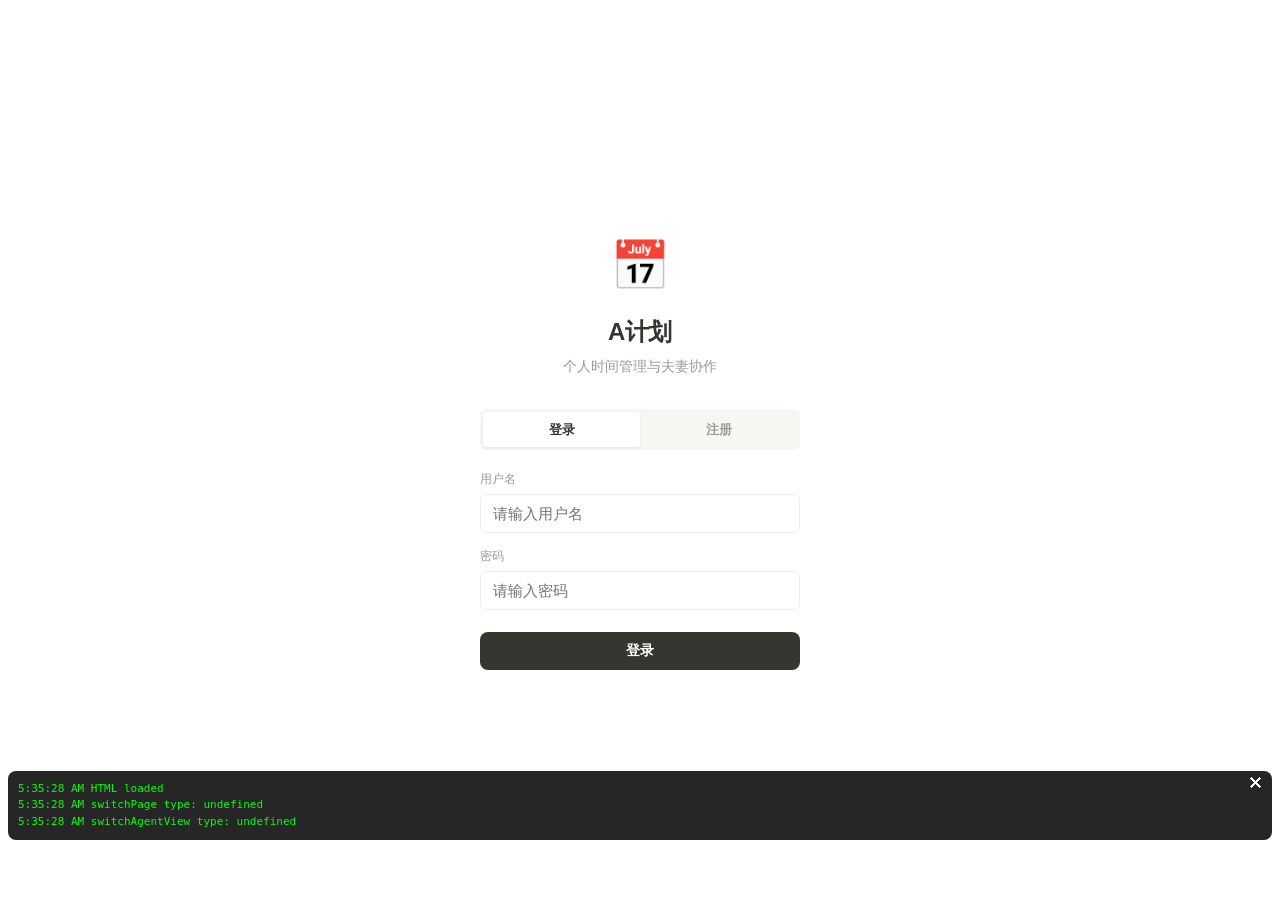
==== commit 50e6acf8: "添加可视化调试面板：底部显示JS加载状态+点击事件追踪" ====
--- a/templates/index_mobile.html
+++ b/templates/index_mobile.html
@@ -6,10 +6,43 @@
 <title>A计划</title>
 <meta name="theme-color" content="#b8860b">
 <meta name="apple-mobile-web-app-capable" content="yes">
+<meta http-equiv="Cache-Control" content="no-cache, no-store, must-revalidate">
+<meta http-equiv="Pragma" content="no-cache">
+<meta http-equiv="Expires" content="0">
 <link rel="manifest" href="/static/manifest.json">
-<link rel="stylesheet" href="/static/mobile-new.css">
+<link rel="stylesheet" href="/static/mobile-new.css?v=2">
 </head>
 <body>
+<!-- 调试面板 -->
+<div id="debugPanel" style="position:fixed;bottom:60px;left:8px;right:8px;background:rgba(0,0,0,0.85);color:#0f0;padding:10px;border-radius:8px;font-size:11px;font-family:monospace;z-index:99999;display:none;max-height:200px;overflow-y:auto;">
+  <div id="debugLog"></div>
+  <button onclick="document.getElementById('debugPanel').style.display='none'" style="position:absolute;top:4px;right:8px;background:none;color:#fff;border:none;font-size:16px;">✕</button>
+</div>
+<script>
+// 立即执行的调试脚本（在主JS之前）
+(function(){
+  var d = document.getElementById('debugPanel');
+  var l = document.getElementById('debugLog');
+  d.style.display = 'block';
+  function log(msg) { l.innerHTML += '<div>' + new Date().toLocaleTimeString() + ' ' + msg + '</div>'; d.scrollTop = d.scrollHeight; }
+  log('HTML loaded');
+  log('switchPage type: ' + typeof switchPage);
+  log('switchAgentView type: ' + typeof switchAgentView);
+
+  // 监听所有点击
+  document.addEventListener('click', function(e) {
+    var t = e.target;
+    var info = t.tagName + ' ' + (t.className || '') + ' ' + (t.onclick ? 'hasOnclick' : 'noOnclick');
+    // 向上找5层看有没有onclick
+    var el = t;
+    for (var i = 0; i < 5 && el; i++) {
+      if (el.onclick) { info += ' [parent' + i + ' hasOnclick]'; break; }
+      el = el.parentElement;
+    }
+    log('CLICK: ' + info);
+  }, true);
+})();
+</script>
 
 <!-- ========== 登录页面 ========== -->
 <div id="loginPage" class="login-page">
@@ -53,10 +86,9 @@
       <span class="nav-icon">🤖</span>
       <span class="nav-label">Agent</span>
     </div>
-
-    <div class="nav-item" onclick="switchPage('annual', this)">
-      <span class="nav-icon">🎯</span>
-      <span class="nav-label">年度</span>
+    <div class="nav-item" onclick="switchPage('schedule', this)">
+      <span class="nav-icon">📅</span>
+      <span class="nav-label">日程</span>
     </div>
     <div class="nav-item" onclick="switchPage('cycle', this)">
       <span class="nav-icon">❤️</span>
@@ -91,6 +123,9 @@
 
     <!-- 视图1：对话界面 -->
     <div id="agent-chat-view" style="display:flex;flex-direction:column;height:calc(100vh - 130px);">
+      <!-- 消息区域（Agent 对话用） -->
+      <div id="agentMessages" style="flex:1;overflow-y:auto;padding:8px 16px;display:none;"></div>
+      <div id="typingIndicator" style="display:none;padding:8px 16px;font-size:12px;color:var(--ink-muted);">思考中...</div>
       <!-- 快捷操作 Tab -->
       <div style="padding:8px 16px;display:flex;gap:6px;overflow-x:auto;flex-shrink:0;border-bottom:1px solid var(--border);">
         <button class="chip" id="chip-daily" onclick="switchActionTab('daily')" style="font-size:12px;padding:6px 10px;">📅 今日计划</button>
@@ -222,10 +257,17 @@
       </div>
     </div>
 
-    <!-- 今日日程（agent-page 底部） -->
-    <div style="padding:0 0 8px;">
-      <div class="card" style="margin:0 16px;">
-        <div class="card-title">⏰ 今日日程</div>
+    <!-- 今日日程已移至独立页面 --\>
+  </div>
+
+  <!-- ========== 日程页面 ========== -->
+  <div id="page-schedule" class="page">
+    <div class="top-bar">
+      <div class="top-bar-title">📅 今日日程</div>
+      <button class="top-bar-btn" onclick="loadTodaySchedule()">🔄</button>
+    </div>
+    <div style="padding:12px 16px;">
+      <div class="card">
         <div id="todayTimeline"></div>
         <div style="display:flex;gap:8px;margin-top:12px;">
           <input id="genStartTime" type="time" value="08:00" style="flex:1;padding:8px;border:1px solid var(--border);border-radius:var(--r-md);font-size:13px;">
@@ -328,15 +370,11 @@
   <!-- ========== 年度规划页面 ========== -->
   <div id="page-annual" class="page">
     <div class="top-bar">
-      <div class="top-bar-title">🎯 年度规划</div>
-      <button class="top-bar-btn" onclick="addAnnualItem()">+</button>
-    </div>
-
-    <div id="annualList" style="padding:12px 16px;"></div>
-
-    <div style="padding:16px;">
-      <button onclick="saveAnnual()" class="btn btn-primary">💾 保存</button>
-    </div>
+      <div class="top-bar-title">🎯 年度目标</div>
+      <button class="top-bar-btn" onclick="addNewGoal()">+</button>
+    </div>
+
+    <div id="annualGoalList" style="padding:8px 16px;"></div>
   </div>
 
   <!-- ========== 经期追踪页面 ========== -->
@@ -401,6 +439,9 @@
         </div>
         <div style="padding:14px 16px;border-bottom:1px solid var(--border);cursor:pointer;" onclick="switchPage('agreements', null)">
           🤝 夫妻约定 <span style="float:right;color:var(--text2);">›</span>
+        </div>
+        <div style="padding:14px 16px;border-bottom:1px solid var(--border);cursor:pointer;" onclick="switchPage('annual', null)">
+          🎯 年度目标 <span style="float:right;color:var(--text2);">›</span>
         </div>
         <div style="padding:14px 16px;border-bottom:1px solid var(--border);cursor:pointer;" onclick="switchPage('week', null)">
           📅 周计划 <span style="float:right;color:var(--text2);">›</span>
@@ -584,10 +625,10 @@
 function showApp() {
   document.getElementById('loginPage').style.display = 'none';
   document.getElementById('appPage').style.display = 'block';
-  loadAgentHistory();
-  loadStrategicGoals();
-  initWeek();
-  loadSettings();
+  try { loadAgentHistory(); } catch(e) { console.error(e); }
+  try { loadStrategicGoals(); } catch(e) { console.error(e); }
+  try { initWeek(); } catch(e) { console.error(e); }
+  try { loadSettings(); } catch(e) { console.error(e); }
 }
 
 function switchPage(pageName, navEl) {
@@ -600,7 +641,8 @@
 
   // 加载数据
   if (pageName === 'agent') { loadAgentHistory(); loadStrategicGoals(); }
-  if (pageName === 'annual') loadAnnual();
+  if (pageName === 'schedule') { loadTodaySchedule(); }
+  if (pageName === 'annual') { loadAnnualGoals(); }
   if (pageName === 'cycle') loadCycle();
   if (pageName === 'principles') loadPrinciples();
   if (pageName === 'selfknow') loadSelfKnowledge();
@@ -805,7 +847,7 @@
 }
 
 function renderAnnual() {
-  const container = document.getElementById('annualList');
+  const container = document.getElementById('annualGoalList');
   if (!annualItems.length) {
     container.innerHTML = '<div class="empty"><div class="empty-icon">🎯</div><div>暂无年度目标，点击右上角添加</div></div>';
     return;
@@ -1169,7 +1211,16 @@
 }
 
 // ─── 启动 ───
+window.onerror = function(msg, url, line) {
+  console.error('JS Error:', msg, 'at line', line);
+  document.title = 'ERROR: ' + msg;
+  var db = document.createElement('div');
+  db.style.cssText = 'position:fixed;top:0;left:0;right:0;background:red;color:#fff;padding:8px;z-index:99999;font-size:12px;';
+  db.textContent = 'JS Error: ' + msg + ' (line ' + line + ')';
+  document.body.appendChild(db);
+};
 init();
+console.log('A计划 JS loaded OK, init() called');
 
 // 每分钟刷新时间线指示线
 setInterval(function() {
@@ -1548,21 +1599,109 @@
       return;
     }
     grid.innerHTML = res.goals.map(g => `
-      <div class="goal-card">
-        <div style="display:flex;justify-content:space-between;align-items:center;margin-bottom:8px;">
-          <div style="font-size:14px;font-weight:600;">${g.title}</div>
-          <div style="font-size:20px;font-weight:700;color:var(--accent);">${Math.round(g.progress_pct)}%</div>
-        </div>
-        <div style="height:4px;background:var(--border);border-radius:2px;overflow:hidden;">
+      <div class="goal-card" style="position:relative;">
+        <div style="display:flex;justify-content:space-between;align-items:center;margin-bottom:6px;">
+          <div style="font-size:14px;font-weight:600;flex:1;">${g.title}</div>
+          <div style="font-size:18px;font-weight:700;color:var(--accent);">${Math.round(g.progress_pct)}%</div>
+        </div>
+        <div style="height:4px;background:var(--border);border-radius:2px;overflow:hidden;margin-bottom:6px;">
           <div style="height:100%;width:${g.progress_pct}%;background:var(--accent);border-radius:2px;transition:width 0.3s;"></div>
         </div>
-        <div style="font-size:11px;color:var(--text2);margin-top:6px;">${g.category} · 优先级${g.priority}</div>
+        <div style="font-size:11px;color:var(--ink-muted);margin-bottom:8px;">${g.category} · 优先级${g.priority}</div>
+        <div style="display:flex;gap:6px;">
+          <button onclick="editGoal(${g.id}, '${g.title}', '${(g.description||'').replace(/'/g,"\\'")}', ${g.progress_pct})" class="quick-btn" style="font-size:10px;padding:4px 8px;">✏️ 编辑</button>
+          <button onclick="adjustGoalProgress(${g.id}, ${g.progress_pct})" class="quick-btn" style="font-size:10px;padding:4px 8px;">📊 调进度</button>
+          <button onclick="deleteGoal(${g.id}, '${g.title}')" class="quick-btn" style="font-size:10px;padding:4px 8px;color:var(--danger);">🗑️</button>
+        </div>
       </div>
     `).join('');
 
-    // 加载月度里程碑
     loadMonthlyMilestones();
   } catch(e) {}
+}
+
+function editGoal(id, title, desc, progress) {
+  var newTitle = prompt('目标名称：', title);
+  if (newTitle === null) return;
+  var newDesc = prompt('目标描述：', desc);
+  if (newDesc === null) return;
+  api('/api/goals/strategic/' + id, {
+    method: 'PUT',
+    body: JSON.stringify({ title: newTitle, description: newDesc })
+  }).then(function() { loadStrategicGoals(); showToast('已更新'); });
+}
+
+function adjustGoalProgress(id, current) {
+  var val = prompt('调整进度（0-100）：', Math.round(current));
+  if (val === null) return;
+  var pct = parseInt(val);
+  if (isNaN(pct) || pct < 0 || pct > 100) { showToast('请输入0-100'); return; }
+  api('/api/goals/strategic/' + id, {
+    method: 'PUT',
+    body: JSON.stringify({ progress_pct: pct })
+  }).then(function() { loadStrategicGoals(); showToast('进度已更新'); });
+}
+
+function deleteGoal(id, title) {
+  if (!confirm('确定删除「' + title + '」？')) return;
+  api('/api/goals/strategic/' + id, { method: 'DELETE' })
+    .then(function() { loadStrategicGoals(); loadAnnualGoals(); showToast('已删除'); });
+}
+
+// ─── 年度目标列表页 ───
+
+async function loadAnnualGoals() {
+  var res = await api('/api/goals/strategic');
+  var container = document.getElementById('annualGoalList');
+  if (!res.goals || res.goals.length === 0) {
+    container.innerHTML = '<div class="empty">暂无年度目标<br><button class="btn btn-primary" style="margin-top:12px;" onclick="addNewGoal()">➕ 新增目标</button></div>';
+    return;
+  }
+  container.innerHTML = res.goals.map(function(g, i) {
+    return '<div class="card" draggable="true" data-id="' + g.id + '" ondragstart="dragStart(event)" ondragover="dragOver(event)" ondrop="dragDrop(event)" style="margin:8px 0;cursor:grab;">' +
+      '<div style="display:flex;align-items:center;gap:8px;">' +
+      '<span style="color:var(--ink-dim);font-size:16px;cursor:grab;">⠿</span>' +
+      '<div style="flex:1;">' +
+      '<div style="font-size:14px;font-weight:600;">' + g.title + '</div>' +
+      '<div style="font-size:11px;color:var(--ink-muted);margin-top:2px;">' + (g.description || g.category) + '</div>' +
+      '<div style="display:flex;align-items:center;gap:8px;margin-top:6px;">' +
+      '<div style="flex:1;height:4px;background:var(--surface-1);border-radius:2px;overflow:hidden;">' +
+      '<div style="height:100%;width:' + g.progress_pct + '%;background:var(--accent);border-radius:2px;"></div></div>' +
+      '<span style="font-size:11px;font-weight:600;color:var(--accent);">' + Math.round(g.progress_pct) + '%</span>' +
+      '</div></div>' +
+      '<div style="display:flex;flex-direction:column;gap:4px;">' +
+      '<button onclick="adjustGoalProgress(' + g.id + ',' + g.progress_pct + ')" style="padding:4px 8px;background:var(--surface-1);border:none;border-radius:4px;font-size:10px;cursor:pointer;">📊</button>' +
+      '<button onclick="editGoal(' + g.id + ',\'' + g.title.replace(/'/g, "\\'") + '\',\'' + (g.description||'').replace(/'/g, "\\'") + '\',' + g.progress_pct + ')" style="padding:4px 8px;background:var(--surface-1);border:none;border-radius:4px;font-size:10px;cursor:pointer;">✏️</button>' +
+      '<button onclick="deleteGoal(' + g.id + ',\'' + g.title.replace(/'/g, "\\'") + '\')" style="padding:4px 8px;background:var(--surface-1);border:none;border-radius:4px;font-size:10px;cursor:pointer;color:var(--danger);">🗑️</button>' +
+      '</div></div></div>';
+  }).join('');
+}
+
+function addNewGoal() {
+  var title = prompt('目标名称：');
+  if (!title) return;
+  var desc = prompt('目标描述（可选）：') || '';
+  api('/api/goals/strategic', {
+    method: 'POST',
+    body: JSON.stringify({ goals: [{ title: title, description: desc, category: 'custom', priority: 99, progress_pct: 0, status: 'active' }] })
+  }).then(function() { loadAnnualGoals(); loadStrategicGoals(); showToast('已添加'); });
+}
+
+// ─── 拖拽排序 ───
+var dragId = null;
+function dragStart(e) { dragId = e.target.closest('[data-id]').dataset.id; e.dataTransfer.effectAllowed = 'move'; }
+function dragOver(e) { e.preventDefault(); e.dataTransfer.dropEffect = 'move'; }
+function dragDrop(e) {
+  e.preventDefault();
+  var target = e.target.closest('[data-id]');
+  if (!target || target.dataset.id === dragId) return;
+  // 交换优先级
+  var fromId = parseInt(dragId), toId = parseInt(target.dataset.id);
+  api('/api/goals/strategic/' + fromId, { method: 'PUT', body: JSON.stringify({ priority: 0 }) });
+  api('/api/goals/strategic/' + toId, { method: 'PUT', body: JSON.stringify({ priority: 1 }) }).then(function() {
+    loadAnnualGoals();
+  });
+  dragId = null;
 }
 
 async function initDefaultGoals() {
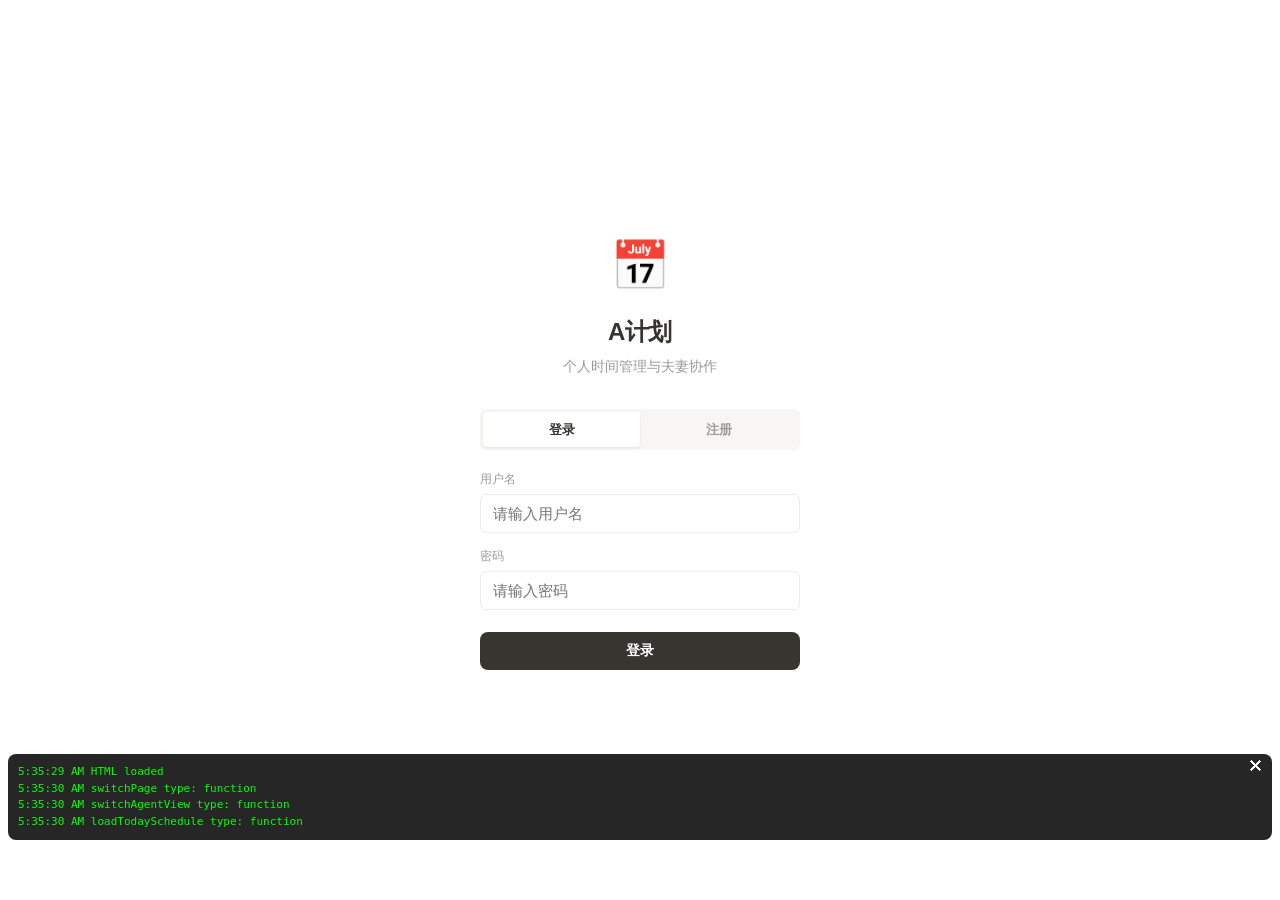
==== commit 86ee2c77: "调试面板升级：window.onerror在调试脚本中提前设置，延迟检查函数" ====
--- a/templates/index_mobile.html
+++ b/templates/index_mobile.html
@@ -19,21 +19,33 @@
   <button onclick="document.getElementById('debugPanel').style.display='none'" style="position:absolute;top:4px;right:8px;background:none;color:#fff;border:none;font-size:16px;">✕</button>
 </div>
 <script>
-// 立即执行的调试脚本（在主JS之前）
+// 全局错误捕获（在主JS之前设置）
+window.onerror = function(msg, url, line, col, err) {
+  var el = document.getElementById('debugLog');
+  if (el) el.innerHTML += '<div style="color:#f44;">ERROR: ' + msg + ' (line ' + line + ')</div>';
+  var db = document.getElementById('debugPanel');
+  if (db) { db.style.display = 'block'; db.style.borderColor = 'red'; }
+};
+
+// 调试脚本
 (function(){
   var d = document.getElementById('debugPanel');
   var l = document.getElementById('debugLog');
   d.style.display = 'block';
   function log(msg) { l.innerHTML += '<div>' + new Date().toLocaleTimeString() + ' ' + msg + '</div>'; d.scrollTop = d.scrollHeight; }
   log('HTML loaded');
-  log('switchPage type: ' + typeof switchPage);
-  log('switchAgentView type: ' + typeof switchAgentView);
+
+  // 等主脚本加载后再检查
+  setTimeout(function() {
+    log('switchPage type: ' + typeof switchPage);
+    log('switchAgentView type: ' + typeof switchAgentView);
+    log('loadTodaySchedule type: ' + typeof loadTodaySchedule);
+  }, 100);
 
   // 监听所有点击
   document.addEventListener('click', function(e) {
     var t = e.target;
     var info = t.tagName + ' ' + (t.className || '') + ' ' + (t.onclick ? 'hasOnclick' : 'noOnclick');
-    // 向上找5层看有没有onclick
     var el = t;
     for (var i = 0; i < 5 && el; i++) {
       if (el.onclick) { info += ' [parent' + i + ' hasOnclick]'; break; }
@@ -1211,14 +1223,6 @@
 }
 
 // ─── 启动 ───
-window.onerror = function(msg, url, line) {
-  console.error('JS Error:', msg, 'at line', line);
-  document.title = 'ERROR: ' + msg;
-  var db = document.createElement('div');
-  db.style.cssText = 'position:fixed;top:0;left:0;right:0;background:red;color:#fff;padding:8px;z-index:99999;font-size:12px;';
-  db.textContent = 'JS Error: ' + msg + ' (line ' + line + ')';
-  document.body.appendChild(db);
-};
 init();
 console.log('A计划 JS loaded OK, init() called');
 
